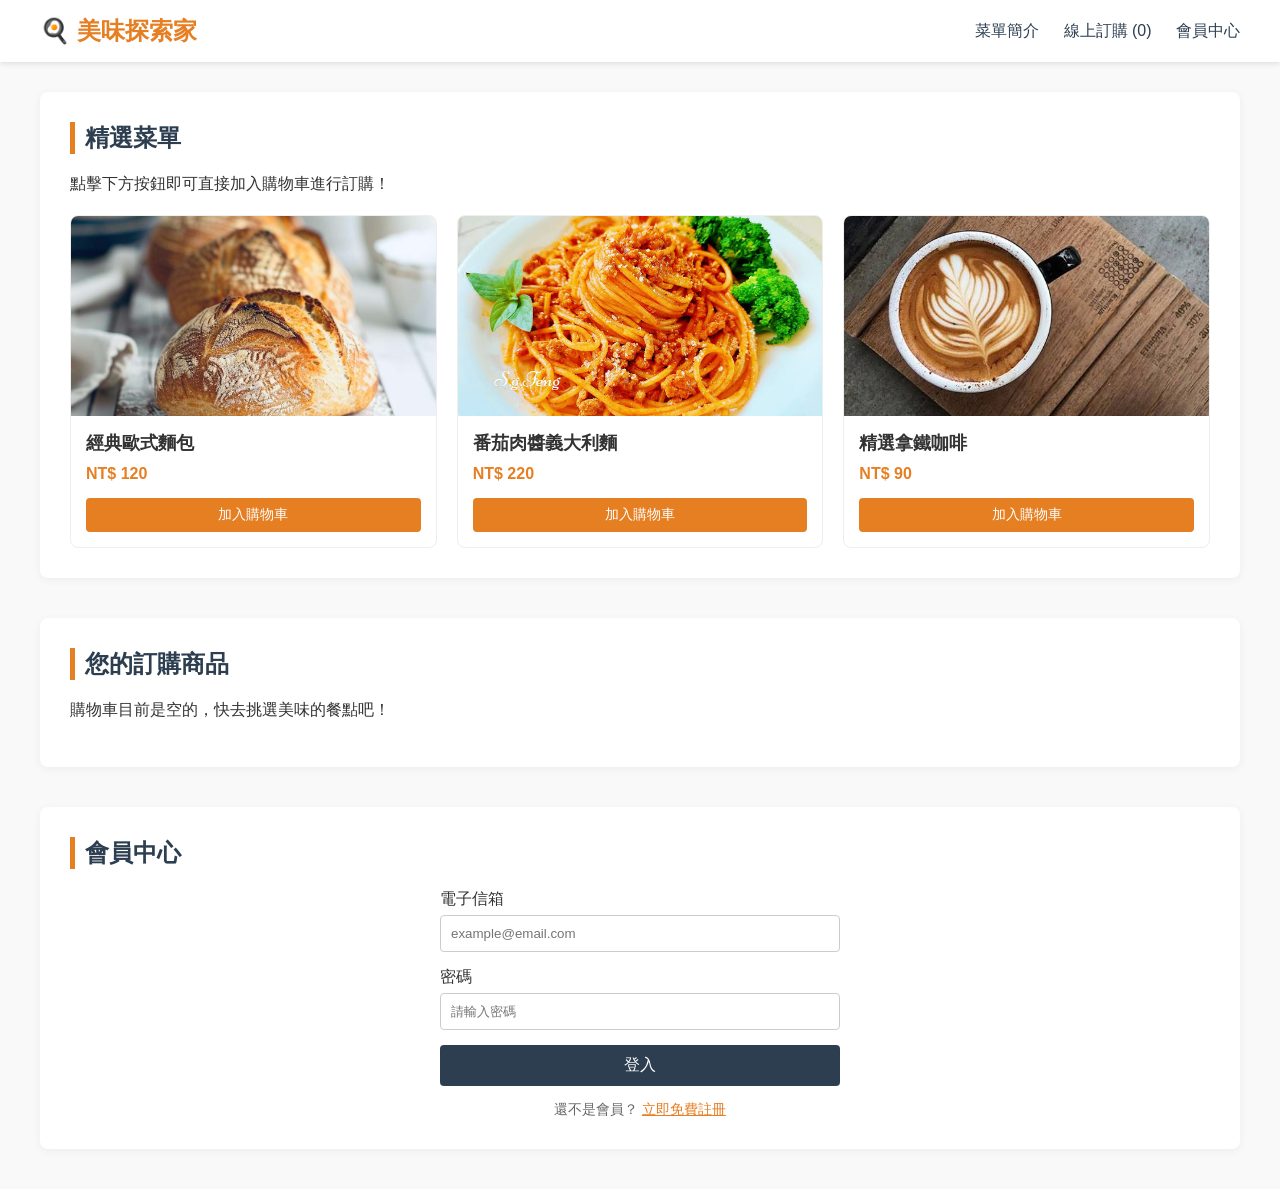
==== test.html @ 9288f57d "Add files via upload" ====
<!DOCTYPE html>
<html lang="zh-TW">
<head>
    <meta charset="UTF-8">
    <meta name="viewport" content="width=device-width, initial-scale=1.0">
    <title>美味探索家 | 線上訂購系統</title>
    <style>
        /* 全域樣式設定 */
        :root {
            --primary-color: #e67e22;
            --secondary-color: #2c3e50;
            --background-color: #f9f9f9;
        }

        body {
            font-family: 'PingFang TC', 'Microsoft JhengHei', sans-serif;
            margin: 0;
            padding: 0;
            background-color: var(--background-color);
            color: #333;
        }

        /* 導覽列 */
        header {
            background-color: white;
            box-shadow: 0 2px 5px rgba(0,0,0,0.1);
            position: sticky;
            top: 0;
            z-index: 100;
        }

        .nav-container {
            max-width: 1200px;
            margin: 0 auto;
            display: flex;
            justify-content: space-between;
            align-items: center;
            padding: 15px 20px;
        }

        .logo {
            font-size: 24px;
            font-weight: bold;
            color: var(--primary-color);
        }

        nav a {
            text-decoration: none;
            color: var(--secondary-color);
            margin-left: 20px;
            font-weight: 500;
            cursor: pointer;
        }

        nav a:hover {
            color: var(--primary-color);
        }

        /* 主體區塊內容 */
        .container {
            max-width: 1200px;
            margin: 30px auto;
            padding: 0 20px;
        }

        section {
            background-color: white;
            padding: 30px;
            border-radius: 8px;
            box-shadow: 0 2px 10px rgba(0,0,0,0.05);
            margin-bottom: 40px;
        }

        h2 {
            color: var(--secondary-color);
            border-left: 5px solid var(--primary-color);
            padding-left: 10px;
            margin-top: 0;
        }

        /* 1. 菜單簡介區塊 (Grid 佈局) */
        .menu-grid {
            display: grid;
            grid-template-columns: repeat(auto-fit, minmax(280px, 1fr));
            gap: 20px;
            margin-top: 20px;
        }

        .menu-item {
            border: 1px solid #eee;
            border-radius: 8px;
            overflow: hidden;
            transition: transform 0.2s;
            background: #fff;
        }

        .menu-item:hover {
            transform: translateY(-5px);
            box-shadow: 0 5px 15px rgba(0,0,0,0.1);
        }

        .menu-item img {
            width: 100%;
            height: 200px;
            object-fit: cover;
            display: block;
        }

        .menu-info {
            padding: 15px;
        }

        .menu-title {
            font-size: 18px;
            font-weight: bold;
            margin: 0 0 10px 0;
        }

        .menu-price {
            color: var(--primary-color);
            font-weight: bold;
            font-size: 16px;
            margin-bottom: 15px;
        }

        .btn-add {
            background-color: var(--primary-color);
            color: white;
            border: none;
            padding: 8px 15px;
            border-radius: 4px;
            cursor: pointer;
            width: 100%;
            font-size: 14px;
        }

        .btn-add:hover {
            background-color: #d35400;
        }

        /* 2. 会员登入/註冊區塊 */
        .login-box {
            max-width: 400px;
            margin: 0 auto;
        }

        .form-group {
            margin-bottom: 15px;
        }

        .form-group label {
            display: block;
            margin-bottom: 5px;
            font-weight: 500;
        }

        .form-group input {
            width: 100%;
            padding: 10px;
            border: 1px solid #ccc;
            border-radius: 4px;
            box-sizing: border-box;
        }

        .btn-submit {
            background-color: var(--secondary-color);
            color: white;
            border: none;
            padding: 10px;
            border-radius: 4px;
            cursor: pointer;
            width: 100%;
            font-size: 16px;
        }

        .btn-submit:hover {
            background-color: #34495e;
        }

        /* 切換提示文字樣式 */
        .switch-form-text {
            text-align: center;
            margin-top: 15px;
            font-size: 14px;
            color: #666;
        }

        .switch-form-text span {
            color: var(--primary-color);
            cursor: pointer;
            text-decoration: underline;
        }

        #user-status {
            text-align: center;
            font-weight: bold;
            color: #27ae60;
        }

        /* 3. 購物車與訂購區塊 */
        .cart-list {
            list-style: none;
            padding: 0;
        }

        .cart-item {
            display: flex;
            justify-content: space-between;
            align-items: center;
            padding: 10px 0;
            border-bottom: 1px solid #eee;
        }

        .cart-total {
            text-align: right;
            font-size: 18px;
            font-weight: bold;
            margin-top: 20px;
        }

        .btn-checkout {
            background-color: #27ae60;
            color: white;
            border: none;
            padding: 12px 25px;
            border-radius: 4px;
            cursor: pointer;
            float: right;
            margin-top: 15px;
            font-size: 16px;
        }

        .btn-checkout:hover {
            background-color: #219653;
        }

        .clear {
            clear: both;
        }
    </style>
</head>
<body>

    <header>
        <div class="nav-container">
            <div class="logo">🍳 美味探索家</div>
            <nav>
                <a href="#menu-section">菜單簡介</a>
                <a href="#cart-section">線上訂購 (<span id="cart-count">0</span>)</a>
                <a href="#login-section">會員中心</a>
            </nav>
        </div>
    </header>

    <div class="container">

        <section id="menu-section">
            <h2>精選菜單</h2>
            <p>點擊下方按鈕即可直接加入購物車進行訂購！</p>
            <div class="menu-grid">
                <div class="menu-item">
                    <img src="bread.jpg" alt="經典歐式麵包">
                    <div class="menu-info">
                        <div class="menu-title">經典歐式麵包</div>
                        <div class="menu-price">NT$ 120</div>
                        <button class="btn-add" onclick="addToCart('經典歐式麵包', 120)">加入購物車</button>
                    </div>
                </div>
                <div class="menu-item">
                    <img src="pasta.jpg" alt="番茄肉醬義大利麵">
                    <div class="menu-info">
                        <div class="menu-title">番茄肉醬義大利麵</div>
                        <div class="menu-price">NT$ 220</div>
                        <button class="btn-add" onclick="addToCart('番茄肉醬義大利麵', 220)">加入購物車</button>
                    </div>
                </div>
                <div class="menu-item">
                    <img src="coffee.jpg" alt="精選拿鐵咖啡">
                    <div class="menu-info">
                        <div class="menu-title">精選拿鐵咖啡</div>
                        <div class="menu-price">NT$ 90</div>
                        <button class="btn-add" onclick="addToCart('精選拿鐵咖啡', 90)">加入購物車</button>
                    </div>
                </div>
            </div>
        </section>

        <section id="cart-section">
            <h2>您的訂購商品</h2>
            <div id="empty-cart-msg">購物車目前是空的，快去挑選美味的餐點吧！</div>
            <ul class="cart-list" id="cart-items"></ul>
            <div class="cart-total" id="cart-total-box" style="display: none;">
                總計: NT$ <span id="total-amount">0</span>
                <br>
                <button class="btn-checkout" onclick="checkout()">確認送出訂單</button>
                <div class="clear"></div>
            </div>
        </section>

        <section id="login-section">
            <h2>會員中心</h2>
            
            <div class="login-box" id="login-form-box">
                <form onsubmit="handleLogin(event)">
                    <div class="form-group">
                        <label for="login-email">電子信箱</label>
                        <input type="email" id="login-email" required placeholder="example@email.com">
                    </div>
                    <div class="form-group">
                        <label for="login-password">密碼</label>
                        <input type="password" id="login-password" required placeholder="請輸入密碼">
                    </div>
                    <button type="submit" class="btn-submit">登入</button>
                </form>
                <div class="switch-form-text">
                    還不是會員？ <span onclick="toggleForm('register')">立即免費註冊</span>
                </div>
            </div>

            <div class="login-box" id="register-form-box" style="display: none;">
                <form onsubmit="handleRegister(event)">
                    <div class="form-group">
                        <label for="reg-email">電子信箱 (作為帳號)</label>
                        <input type="email" id="reg-email" required placeholder="example@email.com">
                    </div>
                    <div class="form-group">
                        <label for="reg-password">設定密碼</label>
                        <input type="password" id="reg-password" required placeholder="請輸入密碼 (至少4碼)" minlength="4">
                    </div>
                    <div class="form-group">
                        <label for="reg-confirm">確認密碼</label>
                        <input type="password" id="reg-confirm" required placeholder="請再次輸入密碼">
                    </div>
                    <button type="submit" class="btn-submit" style="background-color: var(--primary-color);">確認註冊</button>
                </form>
                <div class="switch-form-text">
                    已經有帳號了？ <span onclick="toggleForm('login')">返回登入畫面</span>
                </div>
            </div>

            <div id="user-status" style="display: none;">
                <p>歡迎回來，<span id="user-display-email"></span>！您已成功登入會員。</p>
                <button class="btn-submit" style="background-color: #c0392b; max-width: 150px; margin: 0 auto;" onclick="handleLogout()">登出</button>
            </div>
        </section>

    </div>

    <script>
        // --- 購物車功能 ---
        let cart = [];

        function addToCart(name, price) {
            const existingItem = cart.find(item => item.name === name);
            if (existingItem) {
                existingItem.quantity += 1;
            } else {
                cart.push({ name: name, price: price, quantity: 1 });
            }
            updateCartUI();
        }

        function updateCartUI() {
            const cartItemsContainer = document.getElementById('cart-items');
            const emptyMsg = document.getElementById('empty-cart-msg');
            const totalBox = document.getElementById('cart-total-box');
            const cartCount = document.getElementById('cart-count');
            const totalAmountSpan = document.getElementById('total-amount');

            cartItemsContainer.innerHTML = '';
            let totalAmount = 0;
            let totalCount = 0;

            if (cart.length === 0) {
                emptyMsg.style.display = 'block';
                totalBox.style.display = 'none';
                cartCount.innerText = '0';
                return;
            }

            emptyMsg.style.display = 'none';
            totalBox.style.display = 'block';

            cart.forEach((item, index) => {
                const itemTotal = item.price * item.quantity;
                totalAmount += itemTotal;
                totalCount += item.quantity;

                const li = document.createElement('li');
                li.className = 'cart-item';
                li.innerHTML = `
                    <div><strong>${item.name}</strong> (NT$ ${item.price}) x ${item.quantity}</div>
                    <div>NT$ ${itemTotal} <button onclick="removeFromCart(${index})" style="margin-left:10px; background:none; border:none; color:#c0392b; cursor:pointer;">❌</button></div>
                `;
                cartItemsContainer.appendChild(li);
            });

            totalAmountSpan.innerText = totalAmount;
            cartCount.innerText = totalCount;
        }

        function removeFromCart(index) {
            cart.splice(index, 1);
            updateCartUI();
        }

        function checkout() {
            alert(`訂單已送出！總金額為：NT$ ${document.getElementById('total-amount').innerText}`);
            cart = [];
            updateCartUI();
        }


        // --- 會員系統功能 (登入、註冊切換) ---
        
        // 功能 1：切換顯示「登入」或「註冊」表單
        function toggleForm(formType) {
            const loginBox = document.getElementById('login-form-box');
            const registerBox = document.getElementById('register-form-box');
            
            if (formType === 'register') {
                loginBox.style.display = 'none';
                registerBox.style.display = 'block';
            } else {
                loginBox.style.display = 'block';
                registerBox.style.display = 'none';
            }
        }

        // 功能 2：處理「註冊」邏輯
        function handleRegister(event) {
            event.preventDefault();
            
            const email = document.getElementById('reg-email').value;
            const password = document.getElementById('reg-password').value;
            const confirm = document.getElementById('reg-confirm').value;

            // 1. 檢查兩次密碼是否一致
            if (password !== confirm) {
                alert("兩次輸入的密碼不一致，請重新確認！");
                return;
            }

            // 2. 模擬檢查帳號是否已被註冊
            const existingUser = localStorage.getItem(email);
            if (existingUser) {
                alert("該電子信箱已經被註冊過囉！");
                return;
            }

            // 3. 將帳號密碼存入瀏覽器的本地儲存空間 (LocalStorage)
            localStorage.setItem(email, password);
            alert("註冊成功！自動為您跳轉至登入畫面。");
            
            // 清空註冊欄位並跳回登入
            document.getElementById('reg-email').value = '';
            document.getElementById('reg-password').value = '';
            document.getElementById('reg-confirm').value = '';
            toggleForm('login');

            // 自動幫登入頁面填入剛剛註冊的 email
            document.getElementById('login-email').value = email;
        }

        // 功能 3：處理「登入」邏輯
        function handleLogin(event) {
            event.preventDefault();
            
            const email = document.getElementById('login-email').value;
            const password = document.getElementById('login-password').value;

            // 1. 從 LocalStorage 撈取該帳號對應的密碼
            const savedPassword = localStorage.getItem(email);

            // 2. 驗證帳號密碼
            if (savedPassword && savedPassword === password) {
                // 登入成功
                document.getElementById('login-form-box').style.display = 'none';
                document.getElementById('register-form-box').style.display = 'none';
                document.getElementById('user-status').style.display = 'block';
                document.getElementById('user-display-email').innerText = email;
            } else {
                // 登入失敗
                alert("電子信箱或密碼錯誤，請再試一次！");
            }
        }

        // 功能 4：處理「登出」邏輯
        function handleLogout() {
            document.getElementById('login-form-box').style.display = 'block';
            document.getElementById('user-status').style.display = 'none';
            document.getElementById('login-email').value = '';
            document.getElementById('login-password').value = '';
        }
    </script>
</body>
</html>
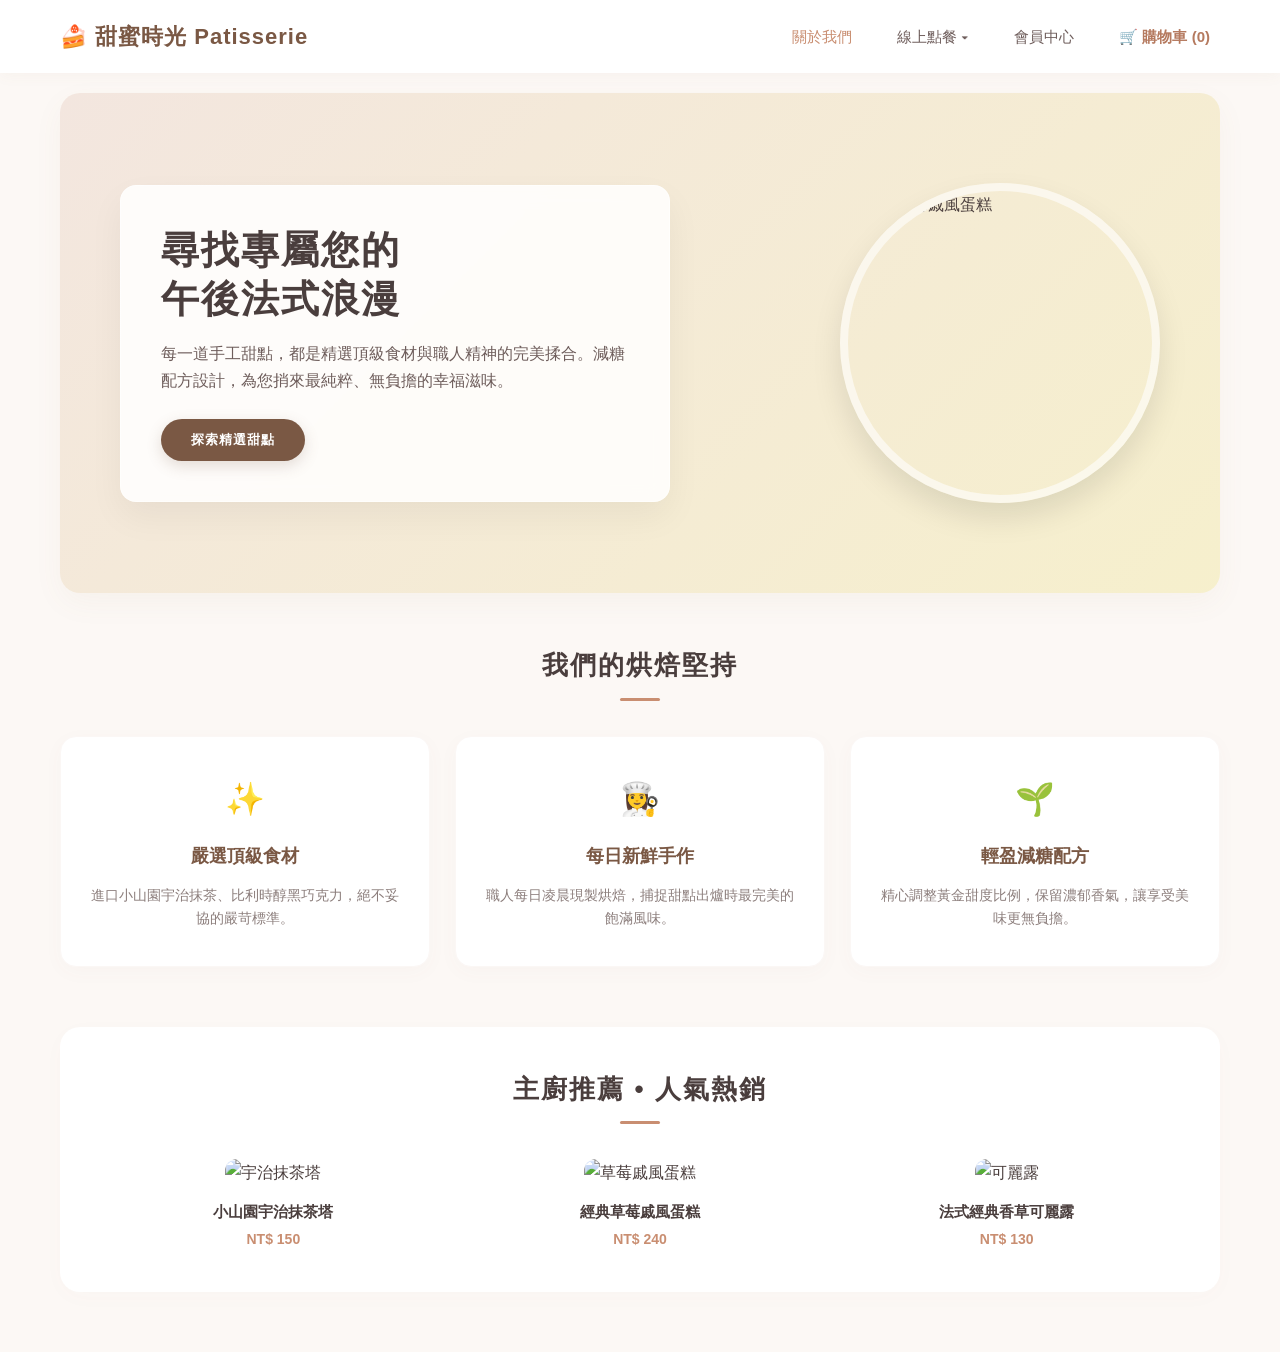
==== commit 65594004: "Update test.html" ====
--- a/test.html
+++ b/test.html
@@ -3,239 +3,536 @@
 <head>
     <meta charset="UTF-8">
     <meta name="viewport" content="width=device-width, initial-scale=1.0">
-    <title>美味探索家 | 線上訂購系統</title>
+    <title>甜蜜時光 Patisserie</title>
     <style>
-        /* 全域樣式設定 */
-        :root {
-            --primary-color: #e67e22;
-            --secondary-color: #2c3e50;
-            --background-color: #f9f9f9;
-        }
-
-        body {
-            font-family: 'PingFang TC', 'Microsoft JhengHei', sans-serif;
+        /* --- 基礎全域樣式 --- */
+        * {
+            box-sizing: border-box;
             margin: 0;
             padding: 0;
-            background-color: var(--background-color);
-            color: #333;
-        }
-
-        /* 導覽列 */
+            font-family: 'Playfair Display', 'Segoe UI', Tahoma, Geneva, Verdana, sans-serif, "微軟正黑體";
+        }
+        body {
+            background-color: #fcf8f5;
+            color: #4a3e3d;
+            line-height: 1.7;
+        }
+        .container {
+            max-width: 1200px;
+            margin: 0 auto;
+            padding: 20px;
+        }
+
+        /* --- 導覽列樣式 --- */
         header {
-            background-color: white;
-            box-shadow: 0 2px 5px rgba(0,0,0,0.1);
+            background-color: rgba(255, 255, 255, 0.95);
+            backdrop-filter: blur(10px);
+            box-shadow: 0 2px 15px rgba(142, 108, 88, 0.05);
             position: sticky;
             top: 0;
-            z-index: 100;
-        }
-
+            z-index: 1000;
+        }
         .nav-container {
-            max-width: 1200px;
-            margin: 0 auto;
             display: flex;
             justify-content: space-between;
             align-items: center;
-            padding: 15px 20px;
-        }
-
+            max-width: 1200px;
+            margin: 0 auto;
+            padding: 18px 20px;
+        }
         .logo {
-            font-size: 24px;
-            font-weight: bold;
-            color: var(--primary-color);
-        }
-
-        nav a {
+            font-size: 22px;
+            font-weight: 700;
+            color: #7a5844;
             text-decoration: none;
-            color: var(--secondary-color);
-            margin-left: 20px;
+            display: flex;
+            align-items: center;
+            gap: 8px;
+            letter-spacing: 1px;
+            cursor: pointer;
+        }
+        .nav-menu {
+            display: flex;
+            list-style: none;
+            gap: 25px;
+            align-items: center;
+        }
+        .nav-menu a {
+            text-decoration: none;
+            color: #6e5d5b;
             font-weight: 500;
+            padding: 5px 10px;
+            transition: all 0.3s ease;
             cursor: pointer;
-        }
-
-        nav a:hover {
-            color: var(--primary-color);
-        }
-
-        /* 主體區塊內容 */
-        .container {
-            max-width: 1200px;
-            margin: 30px auto;
-            padding: 0 20px;
-        }
-
-        section {
-            background-color: white;
-            padding: 30px;
+            font-size: 15px;
+        }
+        .nav-menu a:hover, .nav-menu a.active {
+            color: #c98e71;
+        }
+
+        /* --- 下拉選單樣式 --- */
+        .dropdown {
+            position: relative;
+            display: inline-block;
+        }
+        .dropdown-content {
+            display: none;
+            position: absolute;
+            background-color: #fff;
+            min-width: 150px;
+            box-shadow: 0px 8px 25px rgba(142, 108, 88, 0.1);
             border-radius: 8px;
-            box-shadow: 0 2px 10px rgba(0,0,0,0.05);
+            padding: 8px 0;
+            z-index: 1;
+            top: 100%;
+            border: 1px solid #f5eae4;
+        }
+        .dropdown-content a {
+            color: #4a3e3d;
+            padding: 10px 20px;
+            display: block;
+            text-align: left;
+            font-size: 14px;
+        }
+        .dropdown-content a:hover {
+            background-color: #fdfaf6;
+            color: #c98e71;
+        }
+        .dropdown:hover .dropdown-content {
+            display: block;
+        }
+
+        /* --- 區塊切換隱藏機制 --- */
+        .page-section {
+            display: none;
+        }
+        .page-section.active {
+            display: block;
+            animation: fadeIn 0.6s ease;
+        }
+        @keyframes fadeIn {
+            from { opacity: 0; transform: translateY(10px); }
+            to { opacity: 1; transform: translateY(0); }
+        }
+
+        /* ================= 高級質感首頁樣式 ================= */
+        /* 1. 質感大圖橫幅 */
+        .hero-section {
+            background: linear-gradient(135deg, #f3e6df 0%, #eade7a54 100%), url('images (4).jpg');
+            background-size: cover;
+            background-position: center;
+            border-radius: 20px;
+            padding: 90px 60px;
+            display: flex;
+            align-items: center;
+            justify-content: space-between;
+            margin-bottom: 50px;
+            box-shadow: 0 10px 30px rgba(142, 108, 88, 0.05);
+            position: relative;
+            overflow: hidden;
+        }
+        .hero-content {
+            max-width: 550px;
+            background: rgba(255, 255, 255, 0.85);
+            backdrop-filter: blur(10px);
+            padding: 40px;
+            border-radius: 16px;
+            border: 1px solid rgba(255, 255, 255, 0.5);
+            box-shadow: 0 15px 35px rgba(0,0,0,0.05);
+        }
+        .hero-content h1 {
+            font-size: 38px;
+            color: #4a3e3d;
+            margin-bottom: 15px;
+            font-weight: 700;
+            letter-spacing: 2px;
+            line-height: 1.3;
+        }
+        .hero-content p {
+            font-size: 16px;
+            color: #6e5d5b;
+            margin-bottom: 25px;
+        }
+        .btn-primary {
+            display: inline-block;
+            background-color: #7a5844;
+            color: white;
+            padding: 12px 30px;
+            border-radius: 30px;
+            text-decoration: none;
+            font-weight: bold;
+            letter-spacing: 1px;
+            transition: all 0.3s ease;
+            box-shadow: 0 5px 15px rgba(122, 88, 68, 0.2);
+            cursor: pointer;
+            border: none;
+        }
+        .btn-primary:hover {
+            background-color: #c98e71;
+            transform: translateY(-2px);
+            box-shadow: 0 8px 20px rgba(201, 142, 113, 0.3);
+        }
+        .hero-featured-img {
+            width: 320px;
+            height: 320px;
+            object-fit: cover;
+            border-radius: 50%;
+            border: 8px solid rgba(255, 255, 255, 0.6);
+            box-shadow: 0 15px 30px rgba(0,0,0,0.1);
+        }
+        @media (max-width: 850px) {
+            .hero-section {
+                flex-direction: column;
+                padding: 40px 20px;
+                text-align: center;
+            }
+            .hero-featured-img {
+                display: none;
+            }
+            .hero-content {
+                max-width: 100%;
+            }
+        }
+
+        /* 2. 核心特點區 */
+        .section-title {
+            text-align: center;
+            font-size: 26px;
+            color: #4a3e3d;
+            margin-bottom: 35px;
+            position: relative;
+            letter-spacing: 2px;
+        }
+        .section-title::after {
+            content: '';
+            display: block;
+            width: 40px;
+            height: 3px;
+            background-color: #c98e71;
+            margin: 10px auto 0;
+            border-radius: 2px;
+        }
+        .features-grid {
+            display: grid;
+            grid-template-columns: repeat(auto-fit, minmax(300px, 1fr));
+            gap: 25px;
+            margin-bottom: 60px;
+        }
+        .feature-card {
+            background: #fff;
+            padding: 35px 25px;
+            border-radius: 16px;
+            text-align: center;
+            box-shadow: 0 5px 20px rgba(142, 108, 88, 0.03);
+            transition: all 0.3s ease;
+            border: 1px solid #fbf7f5;
+        }
+        .feature-card:hover {
+            transform: translateY(-5px);
+            box-shadow: 0 12px 30px rgba(142, 108, 88, 0.08);
+        }
+        .feature-icon {
+            font-size: 32px;
+            margin-bottom: 15px;
+            display: inline-block;
+        }
+        .feature-card h3 {
+            font-size: 18px;
+            color: #7a5844;
+            margin-bottom: 12px;
+        }
+        .feature-card p {
+            font-size: 14px;
+            color: #8c7e7c;
+        }
+
+        /* 3. 主廚推薦特區 */
+        .chef-recommend-box {
+            background-color: #fff;
+            padding: 40px;
+            border-radius: 20px;
+            box-shadow: 0 5px 25px rgba(142, 108, 88, 0.02);
             margin-bottom: 40px;
         }
-
-        h2 {
-            color: var(--secondary-color);
-            border-left: 5px solid var(--primary-color);
-            padding-left: 10px;
-            margin-top: 0;
-        }
-
-        /* 1. 菜單簡介區塊 (Grid 佈局) */
+        .recommend-grid {
+            display: grid;
+            grid-template-columns: repeat(auto-fit, minmax(220px, 1fr));
+            gap: 20px;
+        }
+        .recommend-item {
+            text-align: center;
+            cursor: pointer;
+        }
+        .recommend-item img {
+            width: 100%;
+            height: 180px;
+            object-fit: cover;
+            border-radius: 12px;
+            margin-bottom: 12px;
+            transition: transform 0.4s ease;
+        }
+        .recommend-item:hover img {
+            transform: scale(1.03);
+        }
+        .recommend-name {
+            font-size: 15px;
+            font-weight: bold;
+            color: #4a3e3d;
+        }
+        .recommend-price {
+            font-size: 14px;
+            color: #c98e71;
+            font-weight: bold;
+            margin-top: 4px;
+        }
+
+        /* ================= 點餐頁與購物車版面配置 ================= */
+        .order-layout {
+            display: grid;
+            grid-template-columns: 2.6fr 1fr;
+            gap: 35px;
+            margin-top: 10px;
+        }
+        @media (max-width: 950px) {
+            .order-layout {
+                grid-template-columns: 1fr;
+            }
+        }
+        .menu-title {
+            font-size: 26px;
+            color: #4a3e3d;
+            margin-bottom: 5px;
+            border-left: 4px solid #c98e71;
+            padding-left: 12px;
+            letter-spacing: 1px;
+        }
+        .menu-subtitle {
+            font-size: 14px;
+            color: #8c7e7c;
+            margin-bottom: 30px;
+        }
         .menu-grid {
             display: grid;
-            grid-template-columns: repeat(auto-fit, minmax(280px, 1fr));
-            gap: 20px;
-            margin-top: 20px;
-        }
-
+            grid-template-columns: repeat(auto-fill, minmax(240px, 1fr));
+            gap: 25px;
+        }
+
+        /* 商品卡片樣式 */
         .menu-item {
-            border: 1px solid #eee;
-            border-radius: 8px;
+            background: #fff;
+            border-radius: 14px;
             overflow: hidden;
-            transition: transform 0.2s;
-            background: #fff;
-        }
-
+            box-shadow: 0 4px 15px rgba(142, 108, 88, 0.03);
+            transition: all 0.3s ease;
+            display: flex;
+            flex-direction: column;
+            border: 1px solid rgba(142, 108, 88, 0.02);
+        }
         .menu-item:hover {
-            transform: translateY(-5px);
-            box-shadow: 0 5px 15px rgba(0,0,0,0.1);
-        }
-
+            transform: translateY(-6px);
+            box-shadow: 0 10px 25px rgba(142, 108, 88, 0.08);
+        }
         .menu-item img {
             width: 100%;
             height: 200px;
             object-fit: cover;
-            display: block;
-        }
-
+            background-color: #f5eae4;
+        }
         .menu-info {
-            padding: 15px;
-        }
-
-        .menu-title {
-            font-size: 18px;
-            font-weight: bold;
-            margin: 0 0 10px 0;
-        }
-
+            padding: 18px;
+            display: flex;
+            flex-direction: column;
+            flex-grow: 1;
+        }
+        .menu-category-tag {
+            align-self: flex-start;
+            background-color: #f7ede8;
+            color: #b57a5f;
+            font-size: 11px;
+            padding: 3px 10px;
+            border-radius: 20px;
+            margin-bottom: 10px;
+            font-weight: 600;
+        }
+        .menu-item .menu-title {
+            font-size: 16px;
+            font-weight: bold;
+            color: #4a3e3d;
+            margin-bottom: 8px;
+            border: none;
+            padding-left: 0;
+        }
         .menu-price {
-            color: var(--primary-color);
-            font-weight: bold;
             font-size: 16px;
+            color: #b57a5f;
+            font-weight: 700;
             margin-bottom: 15px;
-        }
-
+            margin-top: auto;
+        }
         .btn-add {
-            background-color: var(--primary-color);
+            width: 100%;
+            background-color: #caa08c;
             color: white;
             border: none;
-            padding: 8px 15px;
-            border-radius: 4px;
+            padding: 11px;
+            border-radius: 8px;
             cursor: pointer;
-            width: 100%;
-            font-size: 14px;
-        }
-
+            font-weight: bold;
+            transition: background 0.3s;
+        }
         .btn-add:hover {
-            background-color: #d35400;
-        }
-
-        /* 2. 会员登入/註冊區塊 */
-        .login-box {
-            max-width: 400px;
-            margin: 0 auto;
-        }
-
-        .form-group {
+            background-color: #b5836c;
+        }
+
+        /* 側邊購物車樣式 */
+        .cart-box {
+            background: #fff;
+            padding: 22px;
+            border-radius: 16px;
+            box-shadow: 0 4px 20px rgba(142, 108, 88, 0.06);
+            align-self: start;
+            position: sticky;
+            top: 100px;
+            border: 1px solid rgba(142, 108, 88, 0.03);
+        }
+        .cart-box h3 {
+            font-size: 18px;
             margin-bottom: 15px;
-        }
-
-        .form-group label {
-            display: block;
-            margin-bottom: 5px;
-            font-weight: 500;
-        }
-
-        .form-group input {
-            width: 100%;
-            padding: 10px;
-            border: 1px solid #ccc;
-            border-radius: 4px;
-            box-sizing: border-box;
-        }
-
-        .btn-submit {
-            background-color: var(--secondary-color);
-            color: white;
-            border: none;
-            padding: 10px;
-            border-radius: 4px;
-            cursor: pointer;
-            width: 100%;
-            font-size: 16px;
-        }
-
-        .btn-submit:hover {
-            background-color: #34495e;
-        }
-
-        /* 切換提示文字樣式 */
-        .switch-form-text {
-            text-align: center;
-            margin-top: 15px;
-            font-size: 14px;
-            color: #666;
-        }
-
-        .switch-form-text span {
-            color: var(--primary-color);
-            cursor: pointer;
-            text-decoration: underline;
-        }
-
-        #user-status {
-            text-align: center;
-            font-weight: bold;
-            color: #27ae60;
-        }
-
-        /* 3. 購物車與訂購區塊 */
-        .cart-list {
+            padding-bottom: 12px;
+            border-bottom: 2px solid #f7ede8;
+            color: #4a3e3d;
+        }
+        .cart-items-list {
             list-style: none;
-            padding: 0;
-        }
-
+            max-height: 280px;
+            overflow-y: auto;
+            margin-bottom: 15px;
+        }
         .cart-item {
             display: flex;
             justify-content: space-between;
             align-items: center;
+            font-size: 13px;
             padding: 10px 0;
-            border-bottom: 1px solid #eee;
-        }
-
-        .cart-total {
-            text-align: right;
-            font-size: 18px;
-            font-weight: bold;
-            margin-top: 20px;
-        }
-
+            border-bottom: 1px dashed #f5eae4;
+        }
+        .empty-cart-msg {
+            color: #a39592;
+            text-align: center;
+            padding: 25px 0;
+            font-size: 14px;
+        }
+        .cart-total-box {
+            border-top: 2px solid #f7ede8;
+            padding-top: 15px;
+        }
+        .total-row {
+            display: flex;
+            justify-content: space-between;
+            font-size: 16px;
+            font-weight: bold;
+            margin-bottom: 15px;
+            color: #4a3e3d;
+        }
         .btn-checkout {
-            background-color: #27ae60;
+            width: 100%;
+            background-color: #7a5844;
             color: white;
             border: none;
-            padding: 12px 25px;
-            border-radius: 4px;
+            padding: 12px;
+            border-radius: 8px;
             cursor: pointer;
-            float: right;
-            margin-top: 15px;
-            font-size: 16px;
-        }
-
+            font-weight: bold;
+            font-size: 14px;
+            transition: background 0.3s;
+        }
         .btn-checkout:hover {
-            background-color: #219653;
-        }
-
-        .clear {
-            clear: both;
+            background-color: #c98e71;
+        }
+
+        /* --- 會員中心系統樣式 --- */
+        .auth-container {
+            max-width: 400px;
+            margin: 40px auto;
+            background: white;
+            padding: 35px;
+            border-radius: 16px;
+            box-shadow: 0 5px 25px rgba(142, 108, 88, 0.06);
+            border: 1px solid rgba(142, 108, 88, 0.02);
+        }
+        .auth-container h2 {
+            text-align: center;
+            margin-bottom: 25px;
+            color: #4a3e3d;
+            letter-spacing: 1px;
+        }
+        .form-group {
+            margin-bottom: 20px;
+        }
+        .form-group label {
+            display: block;
+            margin-bottom: 8px;
+            font-size: 14px;
+            font-weight: 500;
+            color: #6e5d5b;
+        }
+        .form-group input {
+            width: 100%;
+            padding: 11px;
+            border: 1px solid #e5dbd5;
+            border-radius: 8px;
+            font-size: 14px;
+            background-color: #fdfcfb;
+            transition: border-color 0.3s;
+        }
+        .form-group input:focus {
+            outline: none;
+            border-color: #c98e71;
+            background-color: #fff;
+        }
+        .btn-auth {
+            width: 100%;
+            padding: 12px;
+            background-color: #caa08c;
+            color: white;
+            border: none;
+            border-radius: 8px;
+            font-size: 15px;
+            font-weight: bold;
+            cursor: pointer;
+            transition: background 0.3s;
+        }
+        .btn-auth:hover {
+            background-color: #b5836c;
+        }
+        .auth-switch {
+            text-align: center;
+            margin-top: 18px;
+            font-size: 13px;
+            color: #8c7e7c;
+        }
+        .auth-switch a {
+            color: #b57a5f;
+            text-decoration: none;
+            font-weight: bold;
+        }
+        .user-welcome-box {
+            text-align: center;
+            padding: 40px 20px;
+        }
+        .btn-logout {
+            background-color: #d9534f;
+            color: white;
+            border: none;
+            padding: 9px 18px;
+            border-radius: 6px;
+            cursor: pointer;
+            margin-top: 20px;
+            font-weight: bold;
+            transition: background 0.3s;
+        }
+        .btn-logout:hover {
+            background-color: #c9302c;
         }
     </style>
 </head>
@@ -243,110 +540,228 @@
 
     <header>
         <div class="nav-container">
-            <div class="logo">🍳 美味探索家</div>
-            <nav>
-                <a href="#menu-section">菜單簡介</a>
-                <a href="#cart-section">線上訂購 (<span id="cart-count">0</span>)</a>
-                <a href="#login-section">會員中心</a>
-            </nav>
+            <a onclick="showPage('home-section')" class="logo">🍰 甜蜜時光 Patisserie</a>
+            <ul class="nav-menu">
+                <li><a id="nav-home" onclick="showPage('home-section')" class="active">關於我們</a></li>
+                <li class="dropdown">
+                    <a id="nav-order" onclick="showPage('order-section')">線上點餐 ▾</a>
+                    <div class="dropdown-content">
+                        <a onclick="showPage('order-section'); filterCategory('全部甜點')">全部甜點</a>
+                        <a onclick="showPage('order-section'); filterCategory('法式塔類')">法式塔類</a>
+                        <a onclick="showPage('order-section'); filterCategory('招牌蛋糕')">招牌蛋糕</a>
+                        <a onclick="showPage('order-section'); filterCategory('常溫點心')">常溫點心</a>
+                    </div>
+                </li>
+                <li><a id="nav-login" onclick="showPage('login-section')">會員中心</a></li>
+                <li><a onclick="showPage('order-section')" style="color: #b57a5f; font-weight: bold;">🛒 購物車 (<span id="cart-count">0</span>)</a></li>
+            </ul>
         </div>
     </header>
 
     <div class="container">
-
-        <section id="menu-section">
-            <h2>精選菜單</h2>
-            <p>點擊下方按鈕即可直接加入購物車進行訂購！</p>
-            <div class="menu-grid">
-                <div class="menu-item">
-                    <img src="bread.jpg" alt="經典歐式麵包">
-                    <div class="menu-info">
-                        <div class="menu-title">經典歐式麵包</div>
-                        <div class="menu-price">NT$ 120</div>
-                        <button class="btn-add" onclick="addToCart('經典歐式麵包', 120)">加入購物車</button>
-                    </div>
+        
+        <section id="home-section" class="page-section active">
+            <div class="hero-section">
+                <div class="hero-content">
+                    <h1>尋找專屬您的<br>午後法式浪漫</h1>
+                    <p>每一道手工甜點，都是精選頂級食材與職人精神的完美揉合。減糖配方設計，為您捎來最純粹、無負擔的幸福滋味。</p>
+                    <button class="btn-primary" onclick="showPage('order-section'); filterCategory('全部甜點')">探索精選甜點</button>
                 </div>
-                <div class="menu-item">
-                    <img src="pasta.jpg" alt="番茄肉醬義大利麵">
-                    <div class="menu-info">
-                        <div class="menu-title">番茄肉醬義大利麵</div>
-                        <div class="menu-price">NT$ 220</div>
-                        <button class="btn-add" onclick="addToCart('番茄肉醬義大利麵', 220)">加入購物車</button>
-                    </div>
+                <img src="images (4).jpg" class="hero-featured-img" alt="主打草莓戚風蛋糕">
+            </div>
+
+            <h2 class="section-title">我們的烘焙堅持</h2>
+            <div class="features-grid">
+                <div class="feature-card">
+                    <span class="feature-icon">✨</span>
+                    <h3>嚴選頂級食材</h3>
+                    <p>進口小山園宇治抹茶、比利時醇黑巧克力，絕不妥協的嚴苛標準。</p>
                 </div>
-                <div class="menu-item">
-                    <img src="coffee.jpg" alt="精選拿鐵咖啡">
-                    <div class="menu-info">
-                        <div class="menu-title">精選拿鐵咖啡</div>
-                        <div class="menu-price">NT$ 90</div>
-                        <button class="btn-add" onclick="addToCart('精選拿鐵咖啡', 90)">加入購物車</button>
+                <div class="feature-card">
+                    <span class="feature-icon">👩‍🍳</span>
+                    <h3>每日新鮮手作</h3>
+                    <p>職人每日凌晨現製烘焙，捕捉甜點出爐時最完美的飽滿風味。</p>
+                </div>
+                <div class="feature-card">
+                    <span class="feature-icon">🌱</span>
+                    <h3>輕盈減糖配方</h3>
+                    <p>精心調整黃金甜度比例，保留濃郁香氣，讓享受美味更無負擔。</p>
+                </div>
+            </div>
+
+            <div class="chef-recommend-box">
+                <h2 class="section-title">主廚推薦 • 人氣熱銷</h2>
+                <div class="recommend-grid">
+                    <div class="recommend-item" onclick="showPage('order-section'); filterCategory('法式塔類')">
+                        <img src="images (3).jpg" alt="宇治抹茶塔">
+                        <div class="recommend-name">小山園宇治抹茶塔</div>
+                        <div class="recommend-price">NT$ 150</div>
+                    </div>
+                    <div class="recommend-item" onclick="showPage('order-section'); filterCategory('招牌蛋糕')">
+                        <img src="images (4).jpg" alt="草莓戚風蛋糕">
+                        <div class="recommend-name">經典草莓戚風蛋糕</div>
+                        <div class="recommend-price">NT$ 240</div>
+                    </div>
+                    <div class="recommend-item" onclick="showPage('order-section'); filterCategory('常溫點心')">
+                        <img src="images (8).jpg" alt="可麗露">
+                        <div class="recommend-name">法式經典香草可麗露</div>
+                        <div class="recommend-price">NT$ 130</div>
                     </div>
                 </div>
             </div>
         </section>
 
-        <section id="cart-section">
-            <h2>您的訂購商品</h2>
-            <div id="empty-cart-msg">購物車目前是空的，快去挑選美味的餐點吧！</div>
-            <ul class="cart-list" id="cart-items"></ul>
-            <div class="cart-total" id="cart-total-box" style="display: none;">
-                總計: NT$ <span id="total-amount">0</span>
-                <br>
-                <button class="btn-checkout" onclick="checkout()">確認送出訂單</button>
-                <div class="clear"></div>
+        <section id="order-section" class="page-section">
+            <div class="order-layout">
+                
+                <div class="menu-products-column">
+                    <h2 class="menu-title" id="menu-title-text">精選甜點菜單</h2>
+                    <p class="menu-subtitle">點擊下方按鈕即可直接加入購物車！</p>
+                    
+                    <div class="menu-grid" id="menu-grid-box"></div>
+                </div>
+
+                <div class="cart-box">
+                    <h3>🛒 我的購物車</h3>
+                    <div class="empty-cart-msg" id="empty-cart-msg">購物車目前是空的。</div>
+                    
+                    <ul class="cart-items-list" id="cart-items"></ul>
+                    
+                    <div class="cart-total-box" id="cart-total-box" style="display: none;">
+                        <div class="total-row">
+                            <span>總金額：</span>
+                            <span>NT$ <span id="total-amount">0</span></span>
+                        </div>
+                        <button class="btn-checkout" onclick="checkout()">確認送出訂單</button>
+                    </div>
+                </div>
+
             </div>
         </section>
 
-        <section id="login-section">
-            <h2>會員中心</h2>
+        <section id="login-section" class="page-section">
             
-            <div class="login-box" id="login-form-box">
+            <div class="auth-container" id="login-form-box">
+                <h2>會員登入</h2>
                 <form onsubmit="handleLogin(event)">
                     <div class="form-group">
-                        <label for="login-email">電子信箱</label>
-                        <input type="email" id="login-email" required placeholder="example@email.com">
+                        <label for="login-email">電子信箱 (Email)</label>
+                        <input type="email" id="login-email" required placeholder="example@mail.com">
                     </div>
                     <div class="form-group">
                         <label for="login-password">密碼</label>
                         <input type="password" id="login-password" required placeholder="請輸入密碼">
                     </div>
-                    <button type="submit" class="btn-submit">登入</button>
+                    <button type="submit" class="btn-auth">登入</button>
                 </form>
-                <div class="switch-form-text">
-                    還不是會員？ <span onclick="toggleForm('register')">立即免費註冊</span>
+                <div class="auth-switch">
+                    還沒有帳號嗎？ <a href="#" onclick="toggleForm('register')">立即註冊</a>
                 </div>
             </div>
 
-            <div class="login-box" id="register-form-box" style="display: none;">
+            <div class="auth-container" id="register-form-box" style="display: none;">
+                <h2>加入會員</h2>
                 <form onsubmit="handleRegister(event)">
                     <div class="form-group">
-                        <label for="reg-email">電子信箱 (作為帳號)</label>
-                        <input type="email" id="reg-email" required placeholder="example@email.com">
+                        <label for="reg-email">電子信箱 (Email)</label>
+                        <input type="email" id="reg-email" required placeholder="example@mail.com">
                     </div>
                     <div class="form-group">
                         <label for="reg-password">設定密碼</label>
-                        <input type="password" id="reg-password" required placeholder="請輸入密碼 (至少4碼)" minlength="4">
+                        <input type="password" id="reg-password" required placeholder="請輸入密碼">
                     </div>
                     <div class="form-group">
                         <label for="reg-confirm">確認密碼</label>
                         <input type="password" id="reg-confirm" required placeholder="請再次輸入密碼">
                     </div>
-                    <button type="submit" class="btn-submit" style="background-color: var(--primary-color);">確認註冊</button>
+                    <button type="submit" class="btn-auth">確認註冊</button>
                 </form>
-                <div class="switch-form-text">
-                    已經有帳號了？ <span onclick="toggleForm('login')">返回登入畫面</span>
+                <div class="auth-switch">
+                    已經有帳號了？ <a href="#" onclick="toggleForm('login')">返回登入</a>
                 </div>
             </div>
 
-            <div id="user-status" style="display: none;">
-                <p>歡迎回來，<span id="user-display-email"></span>！您已成功登入會員。</p>
-                <button class="btn-submit" style="background-color: #c0392b; max-width: 150px; margin: 0 auto;" onclick="handleLogout()">登出</button>
+            <div class="auth-container user-welcome-box" id="user-status" style="display: none;">
+                <h2>🎉 歡迎回來！</h2>
+                <p style="margin: 15px 0; font-size: 15px;">尊貴的會員：<span id="user-display-email" style="font-weight: bold; color: #a87c66;"></span></p>
+                <p>您現在可以享有會員專屬的點餐與集點優惠囉！</p>
+                <button class="btn-logout" onclick="handleLogout()">登出帳號</button>
             </div>
+
         </section>
 
     </div>
 
     <script>
+        // --- 甜點菜單資料庫 ---
+        const products = [
+            { id: 1, name: "法式盛夏芒果塔", price: 160, category: "法式塔類", img: "images (2).jpg" },
+            { id: 2, name: "小山園宇治抹茶塔", price: 150, category: "法式塔類", img: "images (3).jpg" },
+            { id: 3, name: "炙燒焦糖檸檬塔", price: 140, category: "法式塔類", img: "800x.jpg" },
+            
+            { id: 4, name: "經典草莓戚風蛋糕", price: 240, category: "招牌蛋糕", img: "images (4).jpg" },
+            { id: 5, name: "比利時濃郁榛果黑巧蛋糕", price: 220, category: "招牌蛋糕", img: "images (5).jpg" },
+            { id: 6, name: "海鹽焦糖巴斯克乳酪蛋糕", price: 180, category: "招牌蛋糕", img: "images (6).jpg" },
+            
+            { id: 7, name: "靜岡抹茶瑪德蓮 (3入)", price: 110, category: "常溫點心", img: "images (7).jpg" },
+            { id: 8, name: "法式經典香草可麗露 (2入)", price: 130, category: "常溫點心", img: "images (8).jpg" }
+        ];
+
+        // --- 核心：獨立分頁切換顯示 ---
+        function showPage(pageId) {
+            const sections = document.querySelectorAll('.page-section');
+            sections.forEach(sec => sec.classList.remove('active'));
+
+            document.getElementById(pageId).classList.add('active');
+
+            document.getElementById('nav-home').classList.remove('active');
+            document.getElementById('nav-order').classList.remove('active');
+            document.getElementById('nav-login').classList.remove('active');
+
+            if (pageId === 'home-section') document.getElementById('nav-home').classList.add('active');
+            if (pageId === 'order-section') document.getElementById('nav-order').classList.add('active');
+            if (pageId === 'login-section') document.getElementById('nav-login').classList.add('active');
+
+            window.scrollTo({top: 0, behavior: 'smooth'});
+        }
+
+        // --- 下拉式選單篩選與動態生成 ---
+        function filterCategory(category) {
+            const titleElement = document.getElementById('menu-title-text');
+            const menuGridBox = document.getElementById('menu-grid-box');
+            
+            if (category === '全部甜點') {
+                titleElement.innerText = "精選甜點菜單";
+            } else {
+                titleElement.innerText = `精選甜點 - ${category}`;
+            }
+
+            const filteredProducts = category === '全部甜點' 
+                ? products 
+                : products.filter(item => item.category === category);
+
+            menuGridBox.innerHTML = '';
+            filteredProducts.forEach(item => {
+                const itemHTML = `
+                    <div class="menu-item">
+                        <img src="${item.img}" alt="${item.name}">
+                        <div class="menu-info">
+                            <span class="menu-category-tag">${item.category}</span>
+                            <div class="menu-title">${item.name}</div>
+                            <div class="menu-price">NT$ ${item.price}</div>
+                            <button class="btn-add" onclick="addToCart('${item.name}', ${item.price})">加入購物車</button>
+                        </div>
+                    </div>
+                `;
+                menuGridBox.innerHTML += itemHTML;
+            });
+        }
+
+        // 網頁初次載入
+        window.onload = function() {
+            filterCategory('全部甜點');
+        };
+
         // --- 購物車功能 ---
         let cart = [];
 
@@ -389,8 +804,8 @@
                 const li = document.createElement('li');
                 li.className = 'cart-item';
                 li.innerHTML = `
-                    <div><strong>${item.name}</strong> (NT$ ${item.price}) x ${item.quantity}</div>
-                    <div>NT$ ${itemTotal} <button onclick="removeFromCart(${index})" style="margin-left:10px; background:none; border:none; color:#c0392b; cursor:pointer;">❌</button></div>
+                    <div><strong>${item.name}</strong><br>(NT$ ${item.price}) x ${item.quantity}</div>
+                    <div>NT$ ${itemTotal} <button onclick="removeFromCart(${index})" style="margin-left:5px; background:none; border:none; color:#c0392b; cursor:pointer;">❌</button></div>
                 `;
                 cartItemsContainer.appendChild(li);
             });
@@ -405,19 +820,15 @@
         }
 
         function checkout() {
-            alert(`訂單已送出！總金額為：NT$ ${document.getElementById('total-amount').innerText}`);
+            alert(`訂單已送出！總金額為：NT$ ${document.getElementById('total-amount').innerText}\n感謝您的支持！`);
             cart = [];
             updateCartUI();
         }
 
-
-        // --- 會員系統功能 (登入、註冊切換) ---
-        
-        // 功能 1：切換顯示「登入」或「註冊」表單
+        // --- 會員系統功能 ---
         function toggleForm(formType) {
             const loginBox = document.getElementById('login-form-box');
             const registerBox = document.getElementById('register-form-box');
-            
             if (formType === 'register') {
                 loginBox.style.display = 'none';
                 registerBox.style.display = 'block';
@@ -427,65 +838,45 @@
             }
         }
 
-        // 功能 2：處理「註冊」邏輯
         function handleRegister(event) {
             event.preventDefault();
-            
             const email = document.getElementById('reg-email').value;
             const password = document.getElementById('reg-password').value;
             const confirm = document.getElementById('reg-confirm').value;
 
-            // 1. 檢查兩次密碼是否一致
             if (password !== confirm) {
                 alert("兩次輸入的密碼不一致，請重新確認！");
                 return;
             }
 
-            // 2. 模擬檢查帳號是否已被註冊
             const existingUser = localStorage.getItem(email);
             if (existingUser) {
                 alert("該電子信箱已經被註冊過囉！");
                 return;
             }
 
-            // 3. 將帳號密碼存入瀏覽器的本地儲存空間 (LocalStorage)
             localStorage.setItem(email, password);
             alert("註冊成功！自動為您跳轉至登入畫面。");
-            
-            // 清空註冊欄位並跳回登入
-            document.getElementById('reg-email').value = '';
-            document.getElementById('reg-password').value = '';
-            document.getElementById('reg-confirm').value = '';
             toggleForm('login');
-
-            // 自動幫登入頁面填入剛剛註冊的 email
             document.getElementById('login-email').value = email;
         }
 
-        // 功能 3：處理「登入」邏輯
         function handleLogin(event) {
             event.preventDefault();
-            
             const email = document.getElementById('login-email').value;
             const password = document.getElementById('login-password').value;
-
-            // 1. 從 LocalStorage 撈取該帳號對應的密碼
             const savedPassword = localStorage.getItem(email);
 
-            // 2. 驗證帳號密碼
             if (savedPassword && savedPassword === password) {
-                // 登入成功
                 document.getElementById('login-form-box').style.display = 'none';
                 document.getElementById('register-form-box').style.display = 'none';
                 document.getElementById('user-status').style.display = 'block';
                 document.getElementById('user-display-email').innerText = email;
             } else {
-                // 登入失敗
                 alert("電子信箱或密碼錯誤，請再試一次！");
             }
         }
 
-        // 功能 4：處理「登出」邏輯
         function handleLogout() {
             document.getElementById('login-form-box').style.display = 'block';
             document.getElementById('user-status').style.display = 'none';
@@ -494,4 +885,4 @@
         }
     </script>
 </body>
-</html>+</html>
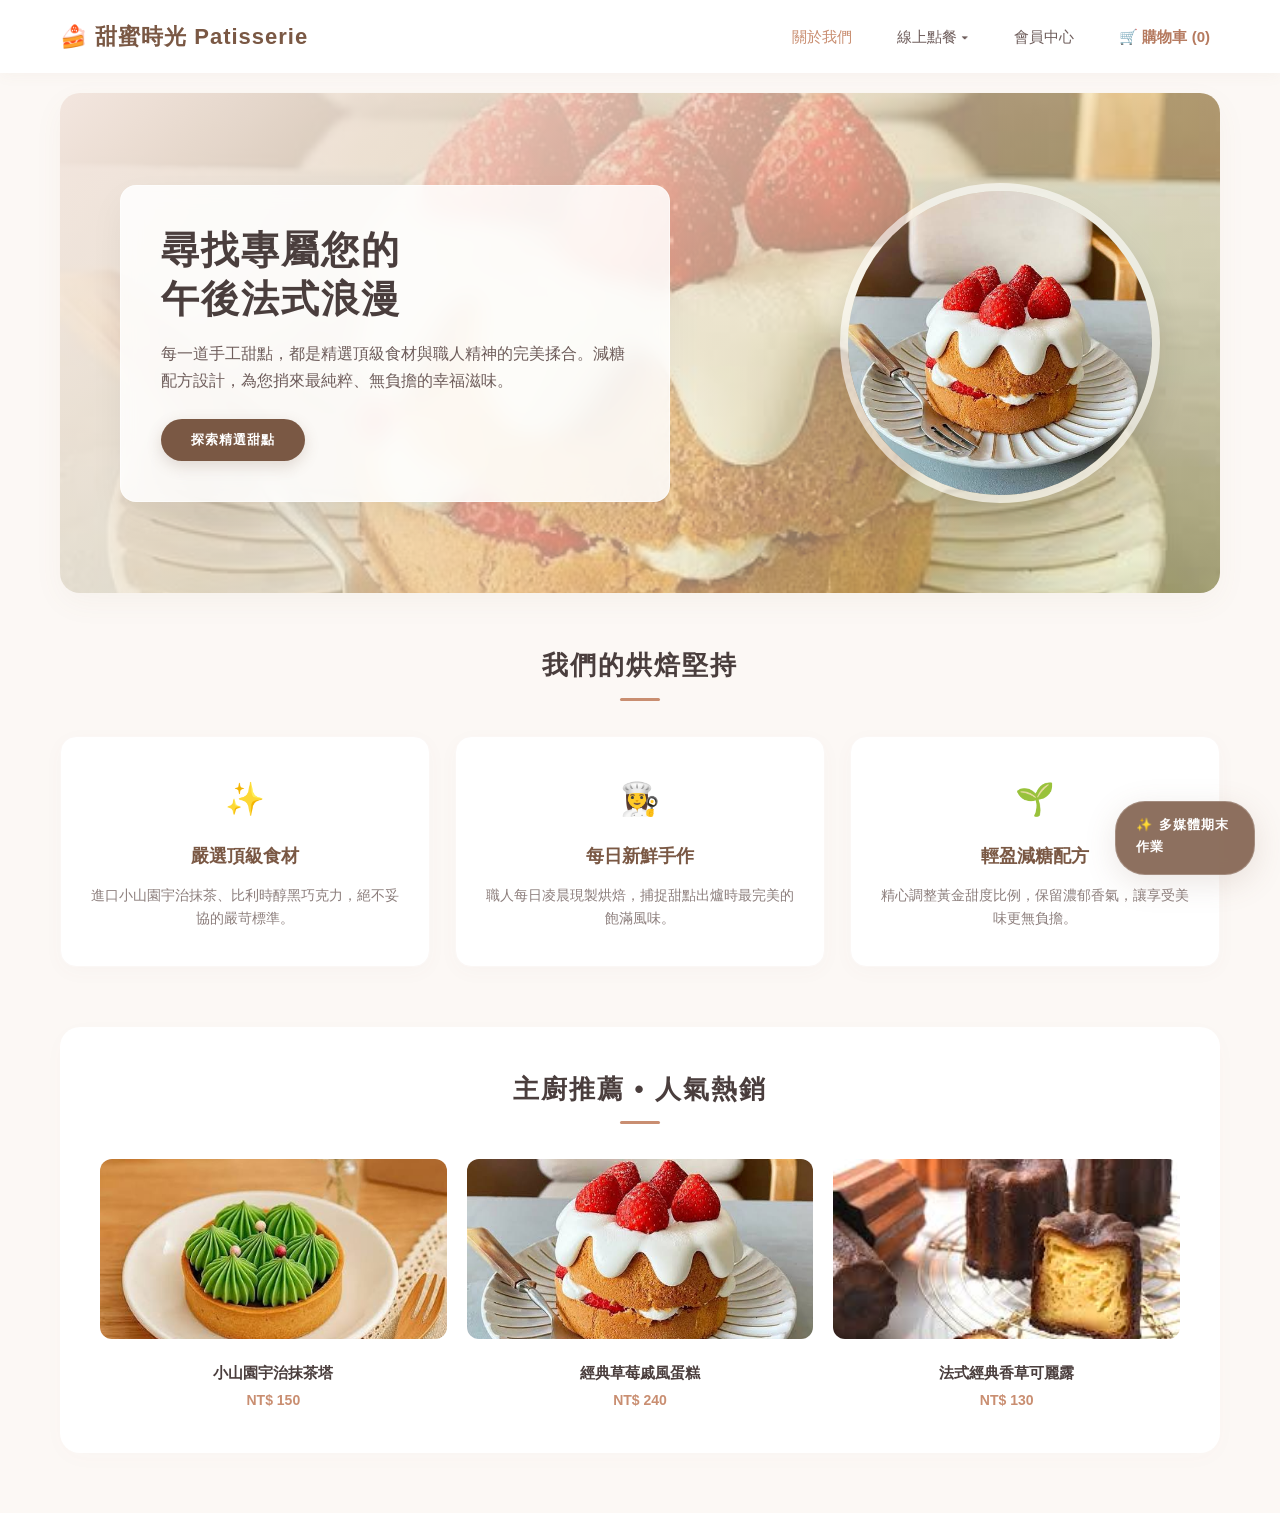
==== commit ef154759: "Update test.html" ====
--- a/test.html
+++ b/test.html
@@ -16,11 +16,80 @@
             background-color: #fcf8f5;
             color: #4a3e3d;
             line-height: 1.7;
+            position: relative;
         }
         .container {
             max-width: 1200px;
             margin: 0 auto;
             padding: 20px;
+        }
+
+        /* ✨ 超質感多媒體期末專題 互動式浮動標籤樣式 ✨ */
+        .project-badge {
+            position: fixed;
+            bottom: 25px;
+            right: 25px;
+            background-color: rgba(122, 88, 68, 0.85);
+            backdrop-filter: blur(10px);
+            -webkit-backdrop-filter: blur(10px);
+            color: #ffffff;
+            padding: 12px 20px;
+            border-radius: 30px;
+            font-size: 13px;
+            font-weight: 600;
+            letter-spacing: 1px;
+            box-shadow: 0 8px 32px 0 rgba(122, 88, 68, 0.15);
+            z-index: 9999;
+            border: 1px solid rgba(255, 255, 255, 0.2);
+            transition: all 0.4s cubic-bezier(0.4, 0, 0.2, 1);
+            cursor: pointer;
+            display: flex;
+            flex-direction: column;
+            align-items: flex-start;
+            gap: 4px;
+            max-width: 140px;
+            overflow: hidden;
+        }
+
+        /* 內部的成員清單平時隱藏且收合 */
+        .project-badge .members-list {
+            max-height: 0;
+            opacity: 0;
+            font-size: 12px;
+            color: rgba(255, 255, 255, 0.9);
+            font-weight: 400;
+            transition: all 0.4s cubic-bezier(0.4, 0, 0.2, 1);
+            white-space: nowrap; /* 確保絕對不會換行 */
+            margin-top: 0;
+        }
+
+        /* 當滑鼠移上去時，優雅向左展開變大，顯現單行組員 */
+        .project-badge:hover {
+            max-width: 550px; /* 加大寬度以容納完整單行名字 */
+            border-radius: 16px;
+            background-color: rgba(122, 88, 68, 0.95);
+            box-shadow: 0 12px 40px 0 rgba(122, 88, 68, 0.3);
+            transform: translateY(-2px);
+        }
+
+        .project-badge:hover .members-list {
+            max-height: 50px;
+            opacity: 1;
+            margin-top: 6px;
+        }
+
+        /* 小星星呼吸燈特效 */
+        .badge-title::before {
+            content: '✨';
+            margin-right: 6px;
+            display: inline-block;
+            animation: starPulse 2s infinite ease-in-out;
+        }
+
+        @keyframes starPulse {
+            0% { transform: scale(1); opacity: 0.8; }
+            50% { transform: scale(1.2); opacity: 1; filter: drop-shadow(0 0 4px #fff); }
+            100% { transform: scale(1); opacity: 0.8; }
         }
 
         /* --- 導覽列樣式 --- */
@@ -116,9 +185,8 @@
         }
 
         /* ================= 高級質感首頁樣式 ================= */
-        /* 1. 質感大圖橫幅 */
         .hero-section {
-            background: linear-gradient(135deg, #f3e6df 0%, #eade7a54 100%), url('images (4).jpg');
+            background: linear-gradient(135deg, #f3e6df 0%, rgba(234, 222, 122, 0.33) 100%), url('images (4).jpg');
             background-size: cover;
             background-position: center;
             border-radius: 20px;
@@ -181,20 +249,11 @@
             box-shadow: 0 15px 30px rgba(0,0,0,0.1);
         }
         @media (max-width: 850px) {
-            .hero-section {
-                flex-direction: column;
-                padding: 40px 20px;
-                text-align: center;
-            }
-            .hero-featured-img {
-                display: none;
-            }
-            .hero-content {
-                max-width: 100%;
-            }
-        }
-
-        /* 2. 核心特點區 */
+            .hero-section { flex-direction: column; padding: 40px 20px; text-align: center; }
+            .hero-featured-img { display: none; }
+            .hero-content { max-width: 100%; }
+        }
+
         .section-title {
             text-align: center;
             font-size: 26px;
@@ -231,22 +290,10 @@
             transform: translateY(-5px);
             box-shadow: 0 12px 30px rgba(142, 108, 88, 0.08);
         }
-        .feature-icon {
-            font-size: 32px;
-            margin-bottom: 15px;
-            display: inline-block;
-        }
-        .feature-card h3 {
-            font-size: 18px;
-            color: #7a5844;
-            margin-bottom: 12px;
-        }
-        .feature-card p {
-            font-size: 14px;
-            color: #8c7e7c;
-        }
-
-        /* 3. 主廚推薦特區 */
+        .feature-icon { font-size: 32px; margin-bottom: 15px; display: inline-block; }
+        .feature-card h3 { font-size: 18px; color: #7a5844; margin-bottom: 12px; }
+        .feature-card p { font-size: 14px; color: #8c7e7c; }
+
         .chef-recommend-box {
             background-color: #fff;
             padding: 40px;
@@ -259,10 +306,7 @@
             grid-template-columns: repeat(auto-fit, minmax(220px, 1fr));
             gap: 20px;
         }
-        .recommend-item {
-            text-align: center;
-            cursor: pointer;
-        }
+        .recommend-item { text-align: center; cursor: pointer; }
         .recommend-item img {
             width: 100%;
             height: 180px;
@@ -271,20 +315,9 @@
             margin-bottom: 12px;
             transition: transform 0.4s ease;
         }
-        .recommend-item:hover img {
-            transform: scale(1.03);
-        }
-        .recommend-name {
-            font-size: 15px;
-            font-weight: bold;
-            color: #4a3e3d;
-        }
-        .recommend-price {
-            font-size: 14px;
-            color: #c98e71;
-            font-weight: bold;
-            margin-top: 4px;
-        }
+        .recommend-item:hover img { transform: scale(1.03); }
+        .recommend-name { font-size: 15px; font-weight: bold; color: #4a3e3d; }
+        .recommend-price { font-size: 14px; color: #c98e71; font-weight: bold; margin-top: 4px; }
 
         /* ================= 點餐頁與購物車版面配置 ================= */
         .order-layout {
@@ -294,9 +327,7 @@
             margin-top: 10px;
         }
         @media (max-width: 950px) {
-            .order-layout {
-                grid-template-columns: 1fr;
-            }
+            .order-layout { grid-template-columns: 1fr; }
         }
         .menu-title {
             font-size: 26px;
@@ -306,18 +337,13 @@
             padding-left: 12px;
             letter-spacing: 1px;
         }
-        .menu-subtitle {
-            font-size: 14px;
-            color: #8c7e7c;
-            margin-bottom: 30px;
-        }
+        .menu-subtitle { font-size: 14px; color: #8c7e7c; margin-bottom: 30px; }
         .menu-grid {
             display: grid;
             grid-template-columns: repeat(auto-fill, minmax(240px, 1fr));
             gap: 25px;
         }
 
-        /* 商品卡片樣式 */
         .menu-item {
             background: #fff;
             border-radius: 14px;
@@ -328,22 +354,9 @@
             flex-direction: column;
             border: 1px solid rgba(142, 108, 88, 0.02);
         }
-        .menu-item:hover {
-            transform: translateY(-6px);
-            box-shadow: 0 10px 25px rgba(142, 108, 88, 0.08);
-        }
-        .menu-item img {
-            width: 100%;
-            height: 200px;
-            object-fit: cover;
-            background-color: #f5eae4;
-        }
-        .menu-info {
-            padding: 18px;
-            display: flex;
-            flex-direction: column;
-            flex-grow: 1;
-        }
+        .menu-item:hover { transform: translateY(-6px); box-shadow: 0 10px 25px rgba(142, 108, 88, 0.08); }
+        .menu-item img { width: 100%; height: 200px; object-fit: cover; background-color: #f5eae4; }
+        .menu-info { padding: 18px; display: flex; flex-direction: column; flex-grow: 1; }
         .menu-category-tag {
             align-self: flex-start;
             background-color: #f7ede8;
@@ -354,21 +367,8 @@
             margin-bottom: 10px;
             font-weight: 600;
         }
-        .menu-item .menu-title {
-            font-size: 16px;
-            font-weight: bold;
-            color: #4a3e3d;
-            margin-bottom: 8px;
-            border: none;
-            padding-left: 0;
-        }
-        .menu-price {
-            font-size: 16px;
-            color: #b57a5f;
-            font-weight: 700;
-            margin-bottom: 15px;
-            margin-top: auto;
-        }
+        .menu-item .menu-title { font-size: 16px; font-weight: bold; color: #4a3e3d; margin-bottom: 8px; border: none; padding-left: 0; }
+        .menu-price { font-size: 16px; color: #b57a5f; font-weight: 700; margin-bottom: 15px; margin-top: auto; }
         .btn-add {
             width: 100%;
             background-color: #caa08c;
@@ -380,9 +380,7 @@
             font-weight: bold;
             transition: background 0.3s;
         }
-        .btn-add:hover {
-            background-color: #b5836c;
-        }
+        .btn-add:hover { background-color: #b5836c; }
 
         /* 側邊購物車樣式 */
         .cart-box {
@@ -395,45 +393,12 @@
             top: 100px;
             border: 1px solid rgba(142, 108, 88, 0.03);
         }
-        .cart-box h3 {
-            font-size: 18px;
-            margin-bottom: 15px;
-            padding-bottom: 12px;
-            border-bottom: 2px solid #f7ede8;
-            color: #4a3e3d;
-        }
-        .cart-items-list {
-            list-style: none;
-            max-height: 280px;
-            overflow-y: auto;
-            margin-bottom: 15px;
-        }
-        .cart-item {
-            display: flex;
-            justify-content: space-between;
-            align-items: center;
-            font-size: 13px;
-            padding: 10px 0;
-            border-bottom: 1px dashed #f5eae4;
-        }
-        .empty-cart-msg {
-            color: #a39592;
-            text-align: center;
-            padding: 25px 0;
-            font-size: 14px;
-        }
-        .cart-total-box {
-            border-top: 2px solid #f7ede8;
-            padding-top: 15px;
-        }
-        .total-row {
-            display: flex;
-            justify-content: space-between;
-            font-size: 16px;
-            font-weight: bold;
-            margin-bottom: 15px;
-            color: #4a3e3d;
-        }
+        .cart-box h3 { font-size: 18px; margin-bottom: 15px; padding-bottom: 12px; border-bottom: 2px solid #f7ede8; color: #4a3e3d; }
+        .cart-items-list { list-style: none; max-height: 280px; overflow-y: auto; margin-bottom: 15px; }
+        .cart-item { display: flex; justify-content: space-between; align-items: center; font-size: 13px; padding: 10px 0; border-bottom: 1px dashed #f5eae4; }
+        .empty-cart-msg { color: #a39592; text-align: center; padding: 25px 0; font-size: 14px; }
+        .cart-total-box { border-top: 2px solid #f7ede8; padding-top: 15px; }
+        .total-row { display: flex; justify-content: space-between; font-size: 16px; font-weight: bold; margin-bottom: 15px; color: #4a3e3d; }
         .btn-checkout {
             width: 100%;
             background-color: #7a5844;
@@ -446,97 +411,72 @@
             font-size: 14px;
             transition: background 0.3s;
         }
-        .btn-checkout:hover {
-            background-color: #c98e71;
-        }
-
-        /* --- 會員中心系統樣式 --- */
+        .btn-checkout:hover { background-color: #c98e71; }
+
+        /* ================= 會員中心與歷史訂單樣式 ================= */
         .auth-container {
             max-width: 400px;
-            margin: 40px auto;
+            margin: 40px auto 20px;
             background: white;
             padding: 35px;
             border-radius: 16px;
             box-shadow: 0 5px 25px rgba(142, 108, 88, 0.06);
             border: 1px solid rgba(142, 108, 88, 0.02);
         }
-        .auth-container h2 {
-            text-align: center;
-            margin-bottom: 25px;
-            color: #4a3e3d;
-            letter-spacing: 1px;
-        }
-        .form-group {
-            margin-bottom: 20px;
-        }
-        .form-group label {
-            display: block;
-            margin-bottom: 8px;
-            font-size: 14px;
-            font-weight: 500;
-            color: #6e5d5b;
-        }
+        .auth-container h2 { text-align: center; margin-bottom: 25px; color: #4a3e3d; letter-spacing: 1px; }
+        .form-group { margin-bottom: 20px; }
+        .form-group label { display: block; margin-bottom: 8px; font-size: 14px; font-weight: 500; color: #6e5d5b; }
         .form-group input {
-            width: 100%;
-            padding: 11px;
-            border: 1px solid #e5dbd5;
-            border-radius: 8px;
-            font-size: 14px;
-            background-color: #fdfcfb;
-            transition: border-color 0.3s;
-        }
-        .form-group input:focus {
-            outline: none;
-            border-color: #c98e71;
-            background-color: #fff;
-        }
+            width: 100%; padding: 11px; border: 1px solid #e5dbd5; border-radius: 8px; font-size: 14px; background-color: #fdfcfb; transition: border-color 0.3s;
+        }
+        .form-group input:focus { outline: none; border-color: #c98e71; background-color: #fff; }
         .btn-auth {
-            width: 100%;
-            padding: 12px;
-            background-color: #caa08c;
-            color: white;
-            border: none;
-            border-radius: 8px;
-            font-size: 15px;
-            font-weight: bold;
-            cursor: pointer;
-            transition: background 0.3s;
-        }
-        .btn-auth:hover {
-            background-color: #b5836c;
-        }
-        .auth-switch {
-            text-align: center;
-            margin-top: 18px;
-            font-size: 13px;
-            color: #8c7e7c;
-        }
-        .auth-switch a {
-            color: #b57a5f;
-            text-decoration: none;
-            font-weight: bold;
-        }
-        .user-welcome-box {
-            text-align: center;
-            padding: 40px 20px;
-        }
+            width: 100%; padding: 12px; background-color: #caa08c; color: white; border: none; border-radius: 8px; font-size: 15px; font-weight: bold; cursor: pointer; transition: background 0.3s;
+        }
+        .btn-auth:hover { background-color: #b5836c; }
+        .auth-switch { text-align: center; margin-top: 18px; font-size: 13px; color: #8c7e7c; }
+        .auth-switch a { color: #b57a5f; text-decoration: none; font-weight: bold; }
+        .user-welcome-box { text-align: center; padding: 40px 20px; }
         .btn-logout {
-            background-color: #d9534f;
-            color: white;
-            border: none;
-            padding: 9px 18px;
-            border-radius: 6px;
-            cursor: pointer;
-            margin-top: 20px;
-            font-weight: bold;
-            transition: background 0.3s;
-        }
-        .btn-logout:hover {
-            background-color: #c9302c;
-        }
+            background-color: #d9534f; color: white; border: none; padding: 9px 18px; border-radius: 6px; cursor: pointer; margin-top: 20px; font-weight: bold; transition: background 0.3s;
+        }
+        .btn-logout:hover { background-color: #c9302c; }
+
+        .history-container {
+            max-width: 700px;
+            margin: 30px auto;
+            background: white;
+            padding: 30px;
+            border-radius: 16px;
+            box-shadow: 0 5px 25px rgba(142, 108, 88, 0.04);
+            border: 1px solid rgba(142, 108, 88, 0.02);
+        }
+        .history-container h3 {
+            font-size: 20px; color: #4a3e3d; margin-bottom: 20px; padding-bottom: 10px; border-bottom: 2px solid #f7ede8; text-align: center;
+        }
+        .order-card {
+            background: #fdfcfb;
+            border: 1px solid #f5eae4;
+            border-radius: 10px;
+            padding: 15px;
+            margin-bottom: 15px;
+        }
+        .order-card-header {
+            display: flex; justify-content: space-between; font-size: 13px; color: #8c7e7c; border-bottom: 1px solid #f5eae4; padding-bottom: 8px; margin-bottom: 10px;
+        }
+        .order-card-body { font-size: 14px; color: #4a3e3d; margin-bottom: 8px; }
+        .order-card-total { text-align: right; font-weight: bold; color: #b57a5f; font-size: 15px; }
+        .no-history-msg { text-align: center; color: #a39592; padding: 30px 0; font-size: 14px; }
     </style>
 </head>
 <body>
+
+    <div id="floating-badge" class="project-badge">
+        <div class="badge-title">多媒體期末作業</div>
+        <div class="members-list">
+            成員：梁宇嫻 · 李冠萱 · 羅聖威 · 陳品勳 · 劉昕燁 · 陳君豪
+        </div>
+    </div>
 
     <header>
         <div class="nav-container">
@@ -617,16 +557,13 @@
                 <div class="menu-products-column">
                     <h2 class="menu-title" id="menu-title-text">精選甜點菜單</h2>
                     <p class="menu-subtitle">點擊下方按鈕即可直接加入購物車！</p>
-                    
                     <div class="menu-grid" id="menu-grid-box"></div>
                 </div>
 
                 <div class="cart-box">
                     <h3>🛒 我的購物車</h3>
                     <div class="empty-cart-msg" id="empty-cart-msg">購物車目前是空的。</div>
-                    
                     <ul class="cart-items-list" id="cart-items"></ul>
-                    
                     <div class="cart-total-box" id="cart-total-box" style="display: none;">
                         <div class="total-row">
                             <span>總金額：</span>
@@ -688,11 +625,18 @@
                 <button class="btn-logout" onclick="handleLogout()">登出帳號</button>
             </div>
 
+            <div class="history-container" id="history-box" style="display: none;">
+                <h3>📦 我的歷史訂單</h3>
+                <div id="history-list-content"></div>
+            </div>
+
         </section>
 
     </div>
 
     <script>
+        let currentUser = null;
+
         // --- 甜點菜單資料庫 ---
         const products = [
             { id: 1, name: "法式盛夏芒果塔", price: 160, category: "法式塔類", img: "images (2).jpg" },
@@ -757,7 +701,6 @@
             });
         }
 
-        // 網頁初次載入
         window.onload = function() {
             filterCategory('全部甜點');
         };
@@ -766,6 +709,12 @@
         let cart = [];
 
         function addToCart(name, price) {
+            if (!currentUser) {
+                alert("親愛的顧客，請先登入會員才能開始挑選美味甜點喔！");
+                showPage('login-section');
+                return;
+            }
+
             const existingItem = cart.find(item => item.name === name);
             if (existingItem) {
                 existingItem.quantity += 1;
@@ -820,9 +769,32 @@
         }
 
         function checkout() {
-            alert(`訂單已送出！總金額為：NT$ ${document.getElementById('total-amount').innerText}\n感謝您的支持！`);
+            if (!currentUser) {
+                alert("您的登入狀態已過期，請重新登入！");
+                showPage('login-section');
+                return;
+            }
+
+            const totalAmt = document.getElementById('total-amount').innerText;
+            const orderDetails = cart.map(item => `${item.name} x ${item.quantity}`).join(', ');
+            const now = new Date();
+            const timeString = `${now.getFullYear()}/${now.getMonth()+1}/${now.getDate()} ${now.getHours().toString().padStart(2,'0')}:${now.getMinutes().toString().padStart(2,'0')}`;
+
+            const newOrder = {
+                time: timeString,
+                items: orderDetails,
+                total: totalAmt
+            };
+
+            let userOrders = JSON.parse(localStorage.getItem(`orders_${currentUser}`)) || [];
+            userOrders.unshift(newOrder);
+            localStorage.setItem(`orders_${currentUser}`, JSON.stringify(userOrders));
+
+            alert(`🎉 訂單已成功送出！\n總金額為：NT$ ${totalAmt}\n感謝您的支持！可在會員中心查看此訂單紀錄。`);
+            
             cart = [];
             updateCartUI();
+            renderHistoryOrders();
         }
 
         // --- 會員系統功能 ---
@@ -849,13 +821,13 @@
                 return;
             }
 
-            const existingUser = localStorage.getItem(email);
+            const existingUser = localStorage.getItem(`user_${email}`);
             if (existingUser) {
                 alert("該電子信箱已經被註冊過囉！");
                 return;
             }
 
-            localStorage.setItem(email, password);
+            localStorage.setItem(`user_${email}`, password);
             alert("註冊成功！自動為您跳轉至登入畫面。");
             toggleForm('login');
             document.getElementById('login-email').value = email;
@@ -865,23 +837,66 @@
             event.preventDefault();
             const email = document.getElementById('login-email').value;
             const password = document.getElementById('login-password').value;
-            const savedPassword = localStorage.getItem(email);
+            const savedPassword = localStorage.getItem(`user_${email}`);
 
             if (savedPassword && savedPassword === password) {
+                currentUser = email;
+                
                 document.getElementById('login-form-box').style.display = 'none';
                 document.getElementById('register-form-box').style.display = 'none';
                 document.getElementById('user-status').style.display = 'block';
                 document.getElementById('user-display-email').innerText = email;
+                
+                document.getElementById('history-box').style.display = 'block';
+                renderHistoryOrders();
             } else {
                 alert("電子信箱或密碼錯誤，請再試一次！");
             }
         }
 
         function handleLogout() {
+            currentUser = null;
+            cart = [];
+            updateCartUI();
+
             document.getElementById('login-form-box').style.display = 'block';
             document.getElementById('user-status').style.display = 'none';
+            document.getElementById('history-box').style.display = 'none';
+
             document.getElementById('login-email').value = '';
             document.getElementById('login-password').value = '';
+        }
+
+        function renderHistoryOrders() {
+            const container = document.getElementById('history-list-content');
+            container.innerHTML = '';
+
+            if (!currentUser) return;
+
+            const userOrders = JSON.parse(localStorage.getItem(`orders_${currentUser}`)) || [];
+
+            if (userOrders.length === 0) {
+                container.innerHTML = '<div class="no-history-msg">目前尚無任何消費紀錄。</div>';
+                return;
+            }
+
+            userOrders.forEach((order, index) => {
+                const card = document.createElement('div');
+                card.className = 'order-card';
+                card.innerHTML = `
+                    <div class="order-card-header">
+                        <span>單號：#TM-${userOrders.length - index}</span>
+                        <span>購買時間：${order.time}</span>
+                    </div>
+                    <div class="order-card-body">
+                        <strong>品項：</strong>${order.items}
+                    </div>
+                    <div class="order-card-total">
+                        實付總額：NT$ ${order.total}
+                    </div>
+                `;
+                container.appendChild(card);
+            });
         }
     </script>
 </body>
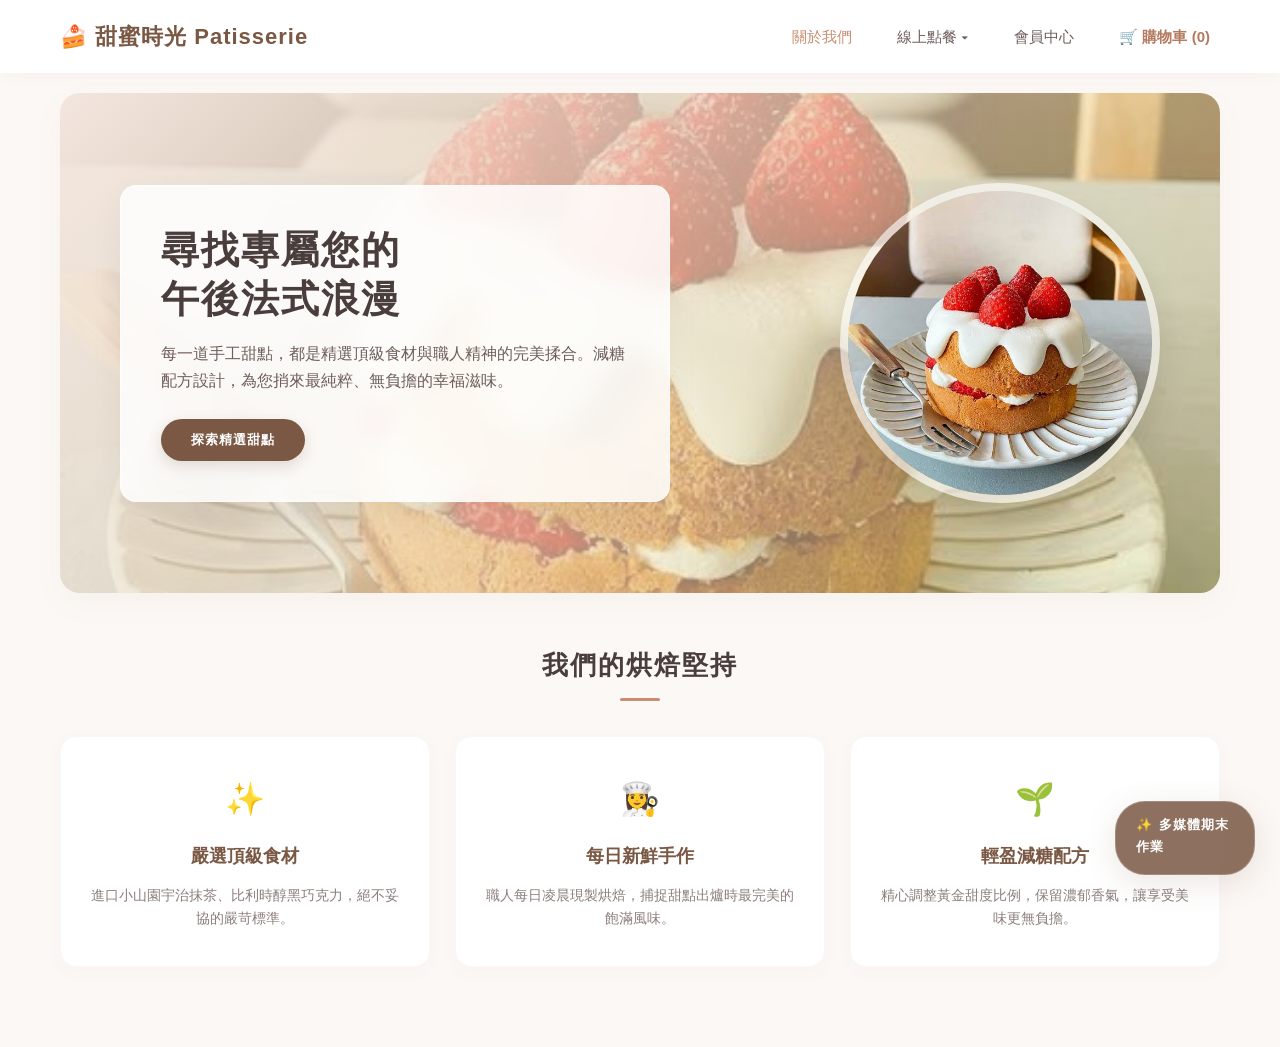
==== commit 2b80fc0f: "Update test.html" ====
--- a/test.html
+++ b/test.html
@@ -3,7 +3,7 @@
 <head>
     <meta charset="UTF-8">
     <meta name="viewport" content="width=device-width, initial-scale=1.0">
-    <title>甜蜜時光 Patisserie</title>
+    <title>甜蜜時光 Patisserie - 雙端系統</title>
     <style>
         /* --- 基礎全域樣式 --- */
         * {
@@ -24,7 +24,53 @@
             padding: 20px;
         }
 
-        /* ✨ 超質感多媒體期末專題 互動式浮動標籤樣式 ✨ */
+        /* 👑 隱藏式雙端切換工具列（預設隱藏 display: none） */
+        .system-switcher {
+            display: none; 
+            background: #4a3e3d; /* 深咖啡色背景 */
+            padding: 12px 20px;
+            justify-content: center;
+            align-items: center;
+            gap: 15px;
+            z-index: 10001;
+            position: relative;
+            border-bottom: 2px solid #caa08c;
+            animation: slideDown 0.4s ease;
+        }
+        @keyframes slideDown {
+            from { transform: translateY(-100%); }
+            to { transform: translateY(0); }
+        }
+        .system-switcher span {
+            color: #fbf7f5;
+            font-size: 14px;
+            font-weight: bold;
+            margin-right: 10px;
+        }
+        .system-switcher button {
+            background: #fff;
+            color: #4a3e3d;
+            border: 2px solid #caa08c;
+            padding: 8px 18px;
+            border-radius: 25px;
+            cursor: pointer;
+            font-size: 14px;
+            font-weight: 600;
+            transition: all 0.3s ease;
+            box-shadow: 0 4px 6px rgba(0,0,0,0.1);
+        }
+        .system-switcher button.active {
+            background: #d35400 !important; 
+            color: white !important;
+            border-color: #d35400 !important;
+            font-weight: bold;
+            box-shadow: 0 0 10px rgba(211, 84, 0, 0.5);
+        }
+        .system-switcher button:hover {
+            background: #f5eae4;
+        }
+
+        /* ✨ 互動式浮動標籤樣式 ✨ */
         .project-badge {
             position: fixed;
             bottom: 25px;
@@ -50,8 +96,6 @@
             max-width: 140px;
             overflow: hidden;
         }
-
-        /* 內部的成員清單平時隱藏且收合 */
         .project-badge .members-list {
             max-height: 0;
             opacity: 0;
@@ -59,33 +103,27 @@
             color: rgba(255, 255, 255, 0.9);
             font-weight: 400;
             transition: all 0.4s cubic-bezier(0.4, 0, 0.2, 1);
-            white-space: nowrap; /* 確保絕對不會換行 */
+            white-space: nowrap;
             margin-top: 0;
         }
-
-        /* 當滑鼠移上去時，優雅向左展開變大，顯現單行組員 */
         .project-badge:hover {
-            max-width: 550px; /* 加大寬度以容納完整單行名字 */
+            max-width: 550px;
             border-radius: 16px;
             background-color: rgba(122, 88, 68, 0.95);
             box-shadow: 0 12px 40px 0 rgba(122, 88, 68, 0.3);
             transform: translateY(-2px);
         }
-
         .project-badge:hover .members-list {
             max-height: 50px;
             opacity: 1;
             margin-top: 6px;
         }
-
-        /* 小星星呼吸燈特效 */
         .badge-title::before {
             content: '✨';
             margin-right: 6px;
             display: inline-block;
             animation: starPulse 2s infinite ease-in-out;
         }
-
         @keyframes starPulse {
             0% { transform: scale(1); opacity: 0.8; }
             50% { transform: scale(1.2); opacity: 1; filter: drop-shadow(0 0 4px #fff); }
@@ -294,31 +332,6 @@
         .feature-card h3 { font-size: 18px; color: #7a5844; margin-bottom: 12px; }
         .feature-card p { font-size: 14px; color: #8c7e7c; }
 
-        .chef-recommend-box {
-            background-color: #fff;
-            padding: 40px;
-            border-radius: 20px;
-            box-shadow: 0 5px 25px rgba(142, 108, 88, 0.02);
-            margin-bottom: 40px;
-        }
-        .recommend-grid {
-            display: grid;
-            grid-template-columns: repeat(auto-fit, minmax(220px, 1fr));
-            gap: 20px;
-        }
-        .recommend-item { text-align: center; cursor: pointer; }
-        .recommend-item img {
-            width: 100%;
-            height: 180px;
-            object-fit: cover;
-            border-radius: 12px;
-            margin-bottom: 12px;
-            transition: transform 0.4s ease;
-        }
-        .recommend-item:hover img { transform: scale(1.03); }
-        .recommend-name { font-size: 15px; font-weight: bold; color: #4a3e3d; }
-        .recommend-price { font-size: 14px; color: #c98e71; font-weight: bold; margin-top: 4px; }
-
         /* ================= 點餐頁與購物車版面配置 ================= */
         .order-layout {
             display: grid;
@@ -343,7 +356,6 @@
             grid-template-columns: repeat(auto-fill, minmax(240px, 1fr));
             gap: 25px;
         }
-
         .menu-item {
             background: #fff;
             border-radius: 14px;
@@ -382,7 +394,6 @@
         }
         .btn-add:hover { background-color: #b5836c; }
 
-        /* 側邊購物車樣式 */
         .cart-box {
             background: #fff;
             padding: 22px;
@@ -413,7 +424,7 @@
         }
         .btn-checkout:hover { background-color: #c98e71; }
 
-        /* ================= 會員中心與歷史訂單樣式 ================= */
+        /* ================= 会員中心與歷史訂單樣式 ================= */
         .auth-container {
             max-width: 400px;
             margin: 40px auto 20px;
@@ -460,6 +471,7 @@
             border-radius: 10px;
             padding: 15px;
             margin-bottom: 15px;
+            position: relative;
         }
         .order-card-header {
             display: flex; justify-content: space-between; font-size: 13px; color: #8c7e7c; border-bottom: 1px solid #f5eae4; padding-bottom: 8px; margin-bottom: 10px;
@@ -467,9 +479,85 @@
         .order-card-body { font-size: 14px; color: #4a3e3d; margin-bottom: 8px; }
         .order-card-total { text-align: right; font-weight: bold; color: #b57a5f; font-size: 15px; }
         .no-history-msg { text-align: center; color: #a39592; padding: 30px 0; font-size: 14px; }
+
+        /* ================= 🏪 店家後台操作端樣式 ================= */
+        #admin-view {
+            display: none;
+            background: #f5f0eb;
+            min-height: 100vh;
+            padding: 30px 20px;
+        }
+        .admin-dashboard {
+            max-width: 1100px;
+            margin: 0 auto;
+        }
+        .admin-header {
+            display: flex;
+            justify-content: space-between;
+            align-items: center;
+            margin-bottom: 30px;
+            border-bottom: 3px solid #7a5844;
+            padding-bottom: 15px;
+        }
+        .admin-title { font-size: 28px; color: #7a5844; font-weight: bold; }
+        .admin-stats-grid {
+            display: grid;
+            grid-template-columns: repeat(auto-fit, minmax(220px, 1fr));
+            gap: 20px;
+            margin-bottom: 35px;
+        }
+        .stat-card {
+            background: white;
+            padding: 20px;
+            border-radius: 12px;
+            box-shadow: 0 4px 15px rgba(0,0,0,0.03);
+            border-left: 5px solid #7a5844;
+        }
+        .stat-card.revenue { border-left-color: #2ecc71; }
+        .stat-card h4 { font-size: 14px; color: #8c7e7c; margin-bottom: 5px; }
+        .stat-card .stat-number { font-size: 24px; font-weight: bold; color: #4a3e3d; }
+        
+        .admin-orders-section {
+            background: white;
+            padding: 25px;
+            border-radius: 16px;
+            box-shadow: 0 4px 20px rgba(0,0,0,0.02);
+        }
+        .admin-orders-section h3 { margin-bottom: 20px; color: #4a3e3d; font-size: 20px; border-left: 4px solid #caa08c; padding-left: 10px; }
+        
+        .status-badge {
+            padding: 3px 10px;
+            border-radius: 12px;
+            font-size: 12px;
+            font-weight: bold;
+        }
+        .status-pending { background: #ffeaa7; color: #d63031; }
+        .status-cooking { background: #74b9ff; color: #0984e3; }
+        .status-completed { background: #55efc4; color: #00b894; }
+
+        .admin-btn {
+            padding: 6px 14px;
+            border: none;
+            border-radius: 6px;
+            cursor: pointer;
+            font-weight: bold;
+            font-size: 13px;
+            margin-left: 8px;
+            transition: background 0.2s;
+        }
+        .btn-accept { background: #74b9ff; color: white; }
+        .btn-accept:hover { background: #0984e3; }
+        .btn-finish { background: #2ecc71; color: white; }
+        .btn-finish:hover { background: #27ae60; }
     </style>
 </head>
 <body>
+
+    <div class="system-switcher" id="admin-switcher-bar">
+        <span>⚙️ 核心特權帳號登入：專題雙端切換</span>
+        <button id="switch-user-btn" class="active" onclick="switchSystem('user')">📱 顧客前台下單端</button>
+        <button id="switch-admin-btn" onclick="switchSystem('admin')">🏪 店家後台接單端</button>
+    </div>
 
     <div id="floating-badge" class="project-badge">
         <div class="badge-title">多媒體期末作業</div>
@@ -478,184 +566,215 @@
         </div>
     </div>
 
-    <header>
-        <div class="nav-container">
-            <a onclick="showPage('home-section')" class="logo">🍰 甜蜜時光 Patisserie</a>
-            <ul class="nav-menu">
-                <li><a id="nav-home" onclick="showPage('home-section')" class="active">關於我們</a></li>
-                <li class="dropdown">
-                    <a id="nav-order" onclick="showPage('order-section')">線上點餐 ▾</a>
-                    <div class="dropdown-content">
-                        <a onclick="showPage('order-section'); filterCategory('全部甜點')">全部甜點</a>
-                        <a onclick="showPage('order-section'); filterCategory('法式塔類')">法式塔類</a>
-                        <a onclick="showPage('order-section'); filterCategory('招牌蛋糕')">招牌蛋糕</a>
-                        <a onclick="showPage('order-section'); filterCategory('常溫點心')">常溫點心</a>
+
+    <div id="user-view">
+        <header>
+            <div class="nav-container">
+                <a onclick="showPage('home-section')" class="logo">🍰 甜蜜時光 Patisserie</a>
+                <ul class="nav-menu">
+                    <li><a id="nav-home" onclick="showPage('home-section')" class="active">關於我們</a></li>
+                    <li class="dropdown">
+                        <a id="nav-order" onclick="showPage('order-section')">線上點餐 ▾</a>
+                        <div class="dropdown-content">
+                            <a onclick="showPage('order-section'); filterCategory('全部甜點')">全部甜點</a>
+                            <a onclick="showPage('order-section'); filterCategory('法式塔類')">法式塔類</a>
+                            <a onclick="showPage('order-section'); filterCategory('招牌蛋糕')">招牌蛋糕</a>
+                            <a onclick="showPage('order-section'); filterCategory('常溫點心')">常溫點心</a>
+                        </div>
+                    </li>
+                    <li><a id="nav-login" onclick="showPage('login-section')">會員中心</a></li>
+                    <li><a onclick="showPage('order-section', true)" style="color: #b57a5f; font-weight: bold;">🛒 購物車 (<span id="cart-count">0</span>)</a></li>
+                </ul>
+            </div>
+        </header>
+
+        <div class="container">
+            <section id="home-section" class="page-section active">
+                <div class="hero-section">
+                    <div class="hero-content">
+                        <h1>尋找專屬您的<br>午後法式浪漫</h1>
+                        <p>每一道手工甜點，都是精選頂級食材與職人精神的完美揉合。減糖配方設計，為您捎來最純粹、無負擔的幸福滋味。</p>
+                        <button class="btn-primary" onclick="showPage('order-section'); filterCategory('全部甜點')">探索精選甜點</button>
                     </div>
-                </li>
-                <li><a id="nav-login" onclick="showPage('login-section')">會員中心</a></li>
-                <li><a onclick="showPage('order-section')" style="color: #b57a5f; font-weight: bold;">🛒 購物車 (<span id="cart-count">0</span>)</a></li>
-            </ul>
+                    <img src="images (4).jpg" class="hero-featured-img" alt="主打草莓戚風蛋糕">
+                </div>
+
+                <h2 class="section-title">我們的烘焙堅持</h2>
+                <div class="features-grid">
+                    <div class="feature-card">
+                        <span class="feature-icon">✨</span>
+                        <h3>嚴選頂級食材</h3>
+                        <p>進口小山園宇治抹茶、比利時醇黑巧克力，絕不妥協的嚴苛標準。</p>
+                    </div>
+                    <div class="feature-card">
+                        <span class="feature-icon">👩‍🍳</span>
+                        <h3>每日新鮮手作</h3>
+                        <p>職人每日凌晨現製烘焙，捕捉甜點出爐時最完美的飽滿風味。</p>
+                    </div>
+                    <div class="feature-card">
+                        <span class="feature-icon">🌱</span>
+                        <h3>輕盈減糖配方</h3>
+                        <p>精心調整黃金甜度比例，保留濃郁香氣，讓享受美味更無負擔。</p>
+                    </div>
+                </div>
+            </section>
+
+            <section id="order-section" class="page-section">
+                <div class="order-layout">
+                    <div class="menu-products-column">
+                        <h2 class="menu-title" id="menu-title-text">精選甜點菜單</h2>
+                        <p class="menu-subtitle">點擊下方按鈕即可直接加入購物車！</p>
+                        <div class="menu-grid" id="menu-grid-box"></div>
+                    </div>
+
+                    <div class="cart-box" id="cart-anchor">
+                        <h3>🛒 我的購物車</h3>
+                        <div class="empty-cart-msg" id="empty-cart-msg">購物車目前是空的。</div>
+                        <ul class="cart-items-list" id="cart-items"></ul>
+                        <div class="cart-total-box" id="cart-total-box" style="display: none;">
+                            <div class="total-row">
+                                <span>總金額：</span>
+                                <span>NT$ <span id="total-amount">0</span></span>
+                            </div>
+                            <button class="btn-checkout" onclick="checkout()">確認送出訂單</button>
+                        </div>
+                    </div>
+                </div>
+            </section>
+
+            <section id="login-section" class="page-section">
+                <div class="auth-container" id="login-form-box">
+                    <h2>會員登入</h2>
+                    <form onsubmit="handleLogin(event)">
+                        <div class="form-group">
+                            <label for="login-email">電子信箱 (Email)</label>
+                            <input type="email" id="login-email" required placeholder="example@mail.com">
+                        </div>
+                        <div class="form-group">
+                            <label for="login-password">密碼</label>
+                            <input type="password" id="login-password" required placeholder="請輸入密碼">
+                        </div>
+                        <button type="submit" class="btn-auth">登入</button>
+                    </form>
+                    <div class="auth-switch">還沒有帳號嗎？ <a href="#" onclick="toggleForm('register')">立即註冊</a></div>
+                </div>
+
+                <div class="auth-container" id="register-form-box" style="display: none;">
+                    <h2>加入會員</h2>
+                    <form onsubmit="handleRegister(event)">
+                        <div class="form-group">
+                            <label for="reg-email">電子信箱 (Email)</label>
+                            <input type="email" id="reg-email" required placeholder="example@mail.com">
+                        </div>
+                        <div class="form-group">
+                            <label for="reg-password">設定密碼</label>
+                            <input type="password" id="reg-password" required placeholder="請輸入密碼">
+                        </div>
+                        <div class="form-group">
+                            <label for="reg-confirm">確認密碼</label>
+                            <input type="password" id="reg-confirm" required placeholder="請再次輸入密碼">
+                        </div>
+                        <button type="submit" class="btn-auth">確認註冊</button>
+                    </form>
+                    <div class="auth-switch">已經有帳號了？ <a href="#" onclick="toggleForm('login')">返回登入</a></div>
+                </div>
+
+                <div class="auth-container user-welcome-box" id="user-status" style="display: none;">
+                    <h2>🎉 歡迎回來！</h2>
+                    <p style="margin: 15px 0; font-size: 15px;">使用者帳號：<span id="user-display-email" style="font-weight: bold; color: #a87c66;"></span></p>
+                    <div id="admin-badge-notice" style="display:none; color:#e67e22; font-weight:bold; margin-bottom:15px; font-size:13px;">⚡ 管理權限已啟用：頂部控制列已解鎖</div>
+                    <button class="btn-logout" onclick="handleLogout()">登出帳號</button>
+                </div>
+
+                <div class="history-container" id="history-box" style="display: none;">
+                    <h3>📦 我的歷史訂單狀態</h3>
+                    <div id="history-list-content"></div>
+                </div>
+            </section>
         </div>
-    </header>
-
-    <div class="container">
-        
-        <section id="home-section" class="page-section active">
-            <div class="hero-section">
-                <div class="hero-content">
-                    <h1>尋找專屬您的<br>午後法式浪漫</h1>
-                    <p>每一道手工甜點，都是精選頂級食材與職人精神的完美揉合。減糖配方設計，為您捎來最純粹、無負擔的幸福滋味。</p>
-                    <button class="btn-primary" onclick="showPage('order-section'); filterCategory('全部甜點')">探索精選甜點</button>
+    </div>
+
+
+    <div id="admin-view">
+        <div class="admin-dashboard">
+            <div class="admin-header">
+                <div class="admin-title">🧁 甜蜜時光 - 核心後台接單系統</div>
+                <button class="btn-primary" style="background:#7a5844;" onclick="refreshAdminDashboard()">🔄 重新整理訂單</button>
+            </div>
+
+            <div class="admin-stats-grid">
+                <div class="stat-card">
+                    <h4>今日新訂單</h4>
+                    <div class="stat-number" id="stat-new-orders">0 筆</div>
                 </div>
-                <img src="images (4).jpg" class="hero-featured-img" alt="主打草莓戚風蛋糕">
-            </div>
-
-            <h2 class="section-title">我們的烘焙堅持</h2>
-            <div class="features-grid">
-                <div class="feature-card">
-                    <span class="feature-icon">✨</span>
-                    <h3>嚴選頂級食材</h3>
-                    <p>進口小山園宇治抹茶、比利時醇黑巧克力，絕不妥協的嚴苛標準。</p>
+                <div class="stat-card" style="border-left-color: #f1c40f;">
+                    <h4>製作中訂單</h4>
+                    <div class="stat-number" id="stat-cooking-orders">0 筆</div>
                 </div>
-                <div class="feature-card">
-                    <span class="feature-icon">👩‍🍳</span>
-                    <h3>每日新鮮手作</h3>
-                    <p>職人每日凌晨現製烘焙，捕捉甜點出爐時最完美的飽滿風味。</p>
-                </div>
-                <div class="feature-card">
-                    <span class="feature-icon">🌱</span>
-                    <h3>輕盈減糖配方</h3>
-                    <p>精心調整黃金甜度比例，保留濃郁香氣，讓享受美味更無負擔。</p>
+                <div class="stat-card revenue">
+                    <h4>今日營業總額</h4>
+                    <div class="stat-number">NT$ <span id="stat-total-revenue">0</span></div>
                 </div>
             </div>
 
-            <div class="chef-recommend-box">
-                <h2 class="section-title">主廚推薦 • 人氣熱銷</h2>
-                <div class="recommend-grid">
-                    <div class="recommend-item" onclick="showPage('order-section'); filterCategory('法式塔類')">
-                        <img src="images (3).jpg" alt="宇治抹茶塔">
-                        <div class="recommend-name">小山園宇治抹茶塔</div>
-                        <div class="recommend-price">NT$ 150</div>
-                    </div>
-                    <div class="recommend-item" onclick="showPage('order-section'); filterCategory('招牌蛋糕')">
-                        <img src="images (4).jpg" alt="草莓戚風蛋糕">
-                        <div class="recommend-name">經典草莓戚風蛋糕</div>
-                        <div class="recommend-price">NT$ 240</div>
-                    </div>
-                    <div class="recommend-item" onclick="showPage('order-section'); filterCategory('常溫點心')">
-                        <img src="images (8).jpg" alt="可麗露">
-                        <div class="recommend-name">法式經典香草可麗露</div>
-                        <div class="recommend-price">NT$ 130</div>
-                    </div>
-                </div>
+            <div class="admin-orders-section">
+                <h3>📥 即時顧客訂單流水線</h3>
+                <div id="admin-orders-list-box"></div>
             </div>
-        </section>
-
-        <section id="order-section" class="page-section">
-            <div class="order-layout">
-                
-                <div class="menu-products-column">
-                    <h2 class="menu-title" id="menu-title-text">精選甜點菜單</h2>
-                    <p class="menu-subtitle">點擊下方按鈕即可直接加入購物車！</p>
-                    <div class="menu-grid" id="menu-grid-box"></div>
-                </div>
-
-                <div class="cart-box">
-                    <h3>🛒 我的購物車</h3>
-                    <div class="empty-cart-msg" id="empty-cart-msg">購物車目前是空的。</div>
-                    <ul class="cart-items-list" id="cart-items"></ul>
-                    <div class="cart-total-box" id="cart-total-box" style="display: none;">
-                        <div class="total-row">
-                            <span>總金額：</span>
-                            <span>NT$ <span id="total-amount">0</span></span>
-                        </div>
-                        <button class="btn-checkout" onclick="checkout()">確認送出訂單</button>
-                    </div>
-                </div>
-
-            </div>
-        </section>
-
-        <section id="login-section" class="page-section">
-            
-            <div class="auth-container" id="login-form-box">
-                <h2>會員登入</h2>
-                <form onsubmit="handleLogin(event)">
-                    <div class="form-group">
-                        <label for="login-email">電子信箱 (Email)</label>
-                        <input type="email" id="login-email" required placeholder="example@mail.com">
-                    </div>
-                    <div class="form-group">
-                        <label for="login-password">密碼</label>
-                        <input type="password" id="login-password" required placeholder="請輸入密碼">
-                    </div>
-                    <button type="submit" class="btn-auth">登入</button>
-                </form>
-                <div class="auth-switch">
-                    還沒有帳號嗎？ <a href="#" onclick="toggleForm('register')">立即註冊</a>
-                </div>
-            </div>
-
-            <div class="auth-container" id="register-form-box" style="display: none;">
-                <h2>加入會員</h2>
-                <form onsubmit="handleRegister(event)">
-                    <div class="form-group">
-                        <label for="reg-email">電子信箱 (Email)</label>
-                        <input type="email" id="reg-email" required placeholder="example@mail.com">
-                    </div>
-                    <div class="form-group">
-                        <label for="reg-password">設定密碼</label>
-                        <input type="password" id="reg-password" required placeholder="請輸入密碼">
-                    </div>
-                    <div class="form-group">
-                        <label for="reg-confirm">確認密碼</label>
-                        <input type="password" id="reg-confirm" required placeholder="請再次輸入密碼">
-                    </div>
-                    <button type="submit" class="btn-auth">確認註冊</button>
-                </form>
-                <div class="auth-switch">
-                    已經有帳號了？ <a href="#" onclick="toggleForm('login')">返回登入</a>
-                </div>
-            </div>
-
-            <div class="auth-container user-welcome-box" id="user-status" style="display: none;">
-                <h2>🎉 歡迎回來！</h2>
-                <p style="margin: 15px 0; font-size: 15px;">尊貴的會員：<span id="user-display-email" style="font-weight: bold; color: #a87c66;"></span></p>
-                <p>您現在可以享有會員專屬的點餐與集點優惠囉！</p>
-                <button class="btn-logout" onclick="handleLogout()">登出帳號</button>
-            </div>
-
-            <div class="history-container" id="history-box" style="display: none;">
-                <h3>📦 我的歷史訂單</h3>
-                <div id="history-list-content"></div>
-            </div>
-
-        </section>
-
+        </div>
     </div>
+
 
     <script>
         let currentUser = null;
-
-        // --- 甜點菜單資料庫 ---
+        let cart = [];
+
+        // 🧠 核心更改：預設全新的管理者通行證
+        localStorage.setItem("user_sweet@123", "123");
+
         const products = [
             { id: 1, name: "法式盛夏芒果塔", price: 160, category: "法式塔類", img: "images (2).jpg" },
             { id: 2, name: "小山園宇治抹茶塔", price: 150, category: "法式塔類", img: "images (3).jpg" },
             { id: 3, name: "炙燒焦糖檸檬塔", price: 140, category: "法式塔類", img: "800x.jpg" },
-            
             { id: 4, name: "經典草莓戚風蛋糕", price: 240, category: "招牌蛋糕", img: "images (4).jpg" },
             { id: 5, name: "比利時濃郁榛果黑巧蛋糕", price: 220, category: "招牌蛋糕", img: "images (5).jpg" },
             { id: 6, name: "海鹽焦糖巴斯克乳酪蛋糕", price: 180, category: "招牌蛋糕", img: "images (6).jpg" },
-            
             { id: 7, name: "靜岡抹茶瑪德蓮 (3入)", price: 110, category: "常溫點心", img: "images (7).jpg" },
             { id: 8, name: "法式經典香草可麗露 (2入)", price: 130, category: "常溫點心", img: "images (8).jpg" }
         ];
 
-        // --- 核心：獨立分頁切換顯示 ---
-        function showPage(pageId) {
+        function switchSystem(systemType) {
+            const userView = document.getElementById('user-view');
+            const adminView = document.getElementById('admin-view');
+            const userBtn = document.getElementById('switch-user-btn');
+            const adminBtn = document.getElementById('switch-admin-btn');
+
+            if (systemType === 'admin') {
+                userView.style.display = 'none';
+                adminView.style.display = 'block';
+                userBtn.classList.remove('active');
+                adminBtn.classList.add('active');
+                refreshAdminDashboard();
+            } else {
+                userView.style.display = 'block';
+                adminView.style.display = 'none';
+                userBtn.classList.add('active');
+                adminBtn.classList.remove('active');
+                if(currentUser) renderHistoryOrders();
+            }
+        }
+
+        function getGlobalOrders() {
+            return JSON.parse(localStorage.getItem('global_bakery_orders')) || [];
+        }
+
+        function saveGlobalOrders(orders) {
+            localStorage.setItem('global_bakery_orders', JSON.stringify(orders));
+        }
+
+        function showPage(pageId, scrollToCart = false) {
             const sections = document.querySelectorAll('.page-section');
             sections.forEach(sec => sec.classList.remove('active'));
-
             document.getElementById(pageId).classList.add('active');
 
             document.getElementById('nav-home').classList.remove('active');
@@ -666,27 +785,28 @@
             if (pageId === 'order-section') document.getElementById('nav-order').classList.add('active');
             if (pageId === 'login-section') document.getElementById('nav-login').classList.add('active');
 
-            window.scrollTo({top: 0, behavior: 'smooth'});
-        }
-
-        // --- 下拉式選單篩選與動態生成 ---
+            if (scrollToCart && window.innerWidth <= 950) {
+                setTimeout(() => {
+                    const cartAnchor = document.getElementById('cart-anchor');
+                    if (cartAnchor) {
+                        const topOffset = cartAnchor.getBoundingClientRect().top + window.pageYOffset - 90;
+                        window.scrollTo({top: topOffset, behavior: 'smooth'});
+                    }
+                }, 50);
+            } else {
+                window.scrollTo({top: 0, behavior: 'smooth'});
+            }
+        }
+
         function filterCategory(category) {
             const titleElement = document.getElementById('menu-title-text');
             const menuGridBox = document.getElementById('menu-grid-box');
-            
-            if (category === '全部甜點') {
-                titleElement.innerText = "精選甜點菜單";
-            } else {
-                titleElement.innerText = `精選甜點 - ${category}`;
-            }
-
-            const filteredProducts = category === '全部甜點' 
-                ? products 
-                : products.filter(item => item.category === category);
-
+            titleElement.innerText = category === '全部甜點' ? "精選甜點菜單" : `精選甜點 - ${category}`;
+
+            const filtered = category === '全部甜點' ? products : products.filter(item => item.category === category);
             menuGridBox.innerHTML = '';
-            filteredProducts.forEach(item => {
-                const itemHTML = `
+            filtered.forEach(item => {
+                menuGridBox.innerHTML += `
                     <div class="menu-item">
                         <img src="${item.img}" alt="${item.name}">
                         <div class="menu-info">
@@ -697,16 +817,12 @@
                         </div>
                     </div>
                 `;
-                menuGridBox.innerHTML += itemHTML;
             });
         }
 
         window.onload = function() {
             filterCategory('全部甜點');
         };
-
-        // --- 購物車功能 ---
-        let cart = [];
 
         function addToCart(name, price) {
             if (!currentUser) {
@@ -714,26 +830,21 @@
                 showPage('login-section');
                 return;
             }
-
-            const existingItem = cart.find(item => item.name === name);
-            if (existingItem) {
-                existingItem.quantity += 1;
-            } else {
-                cart.push({ name: name, price: price, quantity: 1 });
-            }
+            const existing = cart.find(item => item.name === name);
+            if (existing) existing.quantity += 1;
+            else cart.push({ name: name, price: price, quantity: 1 });
             updateCartUI();
         }
 
         function updateCartUI() {
-            const cartItemsContainer = document.getElementById('cart-items');
+            const container = document.getElementById('cart-items');
             const emptyMsg = document.getElementById('empty-cart-msg');
             const totalBox = document.getElementById('cart-total-box');
             const cartCount = document.getElementById('cart-count');
-            const totalAmountSpan = document.getElementById('total-amount');
-
-            cartItemsContainer.innerHTML = '';
-            let totalAmount = 0;
-            let totalCount = 0;
+            const totalSpan = document.getElementById('total-amount');
+
+            container.innerHTML = '';
+            let total = 0, count = 0;
 
             if (cart.length === 0) {
                 emptyMsg.style.display = 'block';
@@ -746,21 +857,17 @@
             totalBox.style.display = 'block';
 
             cart.forEach((item, index) => {
-                const itemTotal = item.price * item.quantity;
-                totalAmount += itemTotal;
-                totalCount += item.quantity;
-
-                const li = document.createElement('li');
-                li.className = 'cart-item';
-                li.innerHTML = `
-                    <div><strong>${item.name}</strong><br>(NT$ ${item.price}) x ${item.quantity}</div>
-                    <div>NT$ ${itemTotal} <button onclick="removeFromCart(${index})" style="margin-left:5px; background:none; border:none; color:#c0392b; cursor:pointer;">❌</button></div>
+                total += item.price * item.quantity;
+                count += item.quantity;
+                container.innerHTML += `
+                    <li class="cart-item">
+                        <div><strong>${item.name}</strong><br>(NT$ ${item.price}) x ${item.quantity}</div>
+                        <div>NT$ ${item.price * item.quantity} <button onclick="removeFromCart(${index})" style="background:none; border:none; color:#c0392b; cursor:pointer; margin-left:5px;">❌</button></div>
+                    </li>
                 `;
-                cartItemsContainer.appendChild(li);
             });
-
-            totalAmountSpan.innerText = totalAmount;
-            cartCount.innerText = totalCount;
+            totalSpan.innerText = total;
+            cartCount.innerText = count;
         }
 
         function removeFromCart(index) {
@@ -769,134 +876,182 @@
         }
 
         function checkout() {
-            if (!currentUser) {
-                alert("您的登入狀態已過期，請重新登入！");
-                showPage('login-section');
-                return;
-            }
-
-            const totalAmt = document.getElementById('total-amount').innerText;
+            if (!currentUser) return;
+            const totalAmt = parseInt(document.getElementById('total-amount').innerText);
             const orderDetails = cart.map(item => `${item.name} x ${item.quantity}`).join(', ');
             const now = new Date();
             const timeString = `${now.getFullYear()}/${now.getMonth()+1}/${now.getDate()} ${now.getHours().toString().padStart(2,'0')}:${now.getMinutes().toString().padStart(2,'0')}`;
 
+            const globalOrders = getGlobalOrders();
             const newOrder = {
+                orderId: 'TM-' + (Date.now().toString().slice(-6)),
+                user: currentUser,
                 time: timeString,
                 items: orderDetails,
-                total: totalAmt
+                total: totalAmt,
+                status: 'pending'
             };
 
-            let userOrders = JSON.parse(localStorage.getItem(`orders_${currentUser}`)) || [];
-            userOrders.unshift(newOrder);
-            localStorage.setItem(`orders_${currentUser}`, JSON.stringify(userOrders));
-
-            alert(`🎉 訂單已成功送出！\n總金額為：NT$ ${totalAmt}\n感謝您的支持！可在會員中心查看此訂單紀錄。`);
-            
+            globalOrders.unshift(newOrder);
+            saveGlobalOrders(globalOrders);
+
+            alert(`🎉 訂單已成功送出！\n總金額為：NT$ ${totalAmt}\n店家會立刻開始為您排單製作！`);
             cart = [];
             updateCartUI();
             renderHistoryOrders();
         }
 
-        // --- 會員系統功能 ---
-        function toggleForm(formType) {
-            const loginBox = document.getElementById('login-form-box');
-            const registerBox = document.getElementById('register-form-box');
-            if (formType === 'register') {
-                loginBox.style.display = 'none';
-                registerBox.style.display = 'block';
-            } else {
-                loginBox.style.display = 'block';
-                registerBox.style.display = 'none';
-            }
-        }
-
-        function handleRegister(event) {
-            event.preventDefault();
+        function toggleForm(type) {
+            document.getElementById('login-form-box').style.display = type === 'register' ? 'none' : 'block';
+            document.getElementById('register-form-box').style.display = type === 'register' ? 'block' : 'none';
+        }
+
+        function handleRegister(e) {
+            e.preventDefault();
             const email = document.getElementById('reg-email').value;
-            const password = document.getElementById('reg-password').value;
-            const confirm = document.getElementById('reg-confirm').value;
-
-            if (password !== confirm) {
-                alert("兩次輸入的密碼不一致，請重新確認！");
-                return;
-            }
-
-            const existingUser = localStorage.getItem(`user_${email}`);
-            if (existingUser) {
-                alert("該電子信箱已經被註冊過囉！");
-                return;
-            }
-
-            localStorage.setItem(`user_${email}`, password);
-            alert("註冊成功！自動為您跳轉至登入畫面。");
+            const pwd = document.getElementById('reg-password').value;
+            if (pwd !== document.getElementById('reg-confirm').value) { alert("密碼不一致！"); return; }
+            if (localStorage.getItem(`user_${email}`)) { alert("信箱已註冊過！"); return; }
+            
+            localStorage.setItem(`user_${email}`, pwd);
+            alert("註冊成功！已跳轉登入。");
             toggleForm('login');
             document.getElementById('login-email').value = email;
         }
 
-        function handleLogin(event) {
-            event.preventDefault();
+        // 🧠 會員登入核心控制器（已更新為判斷 sweet@123）
+        function handleLogin(e) {
+            e.preventDefault();
             const email = document.getElementById('login-email').value;
-            const password = document.getElementById('login-password').value;
-            const savedPassword = localStorage.getItem(`user_${email}`);
-
-            if (savedPassword && savedPassword === password) {
+            const enteredPassword = document.getElementById('login-password').value;
+
+            if (localStorage.getItem(`user_${email}`) === enteredPassword) {
                 currentUser = email;
-                
                 document.getElementById('login-form-box').style.display = 'none';
-                document.getElementById('register-form-box').style.display = 'none';
                 document.getElementById('user-status').style.display = 'block';
                 document.getElementById('user-display-email').innerText = email;
+                document.getElementById('history-box').style.display = 'block';
                 
-                document.getElementById('history-box').style.display = 'block';
+                // 🔐 核心防線：精準識別全新管理者帳號 sweet@123
+                if (email === 'sweet@123') {
+                    document.getElementById('admin-switcher-bar').style.display = 'flex'; // 解鎖切換列
+                    document.getElementById('admin-badge-notice').style.display = 'block'; // 顯現管理提示
+                } else {
+                    document.getElementById('admin-switcher-bar').style.display = 'none';
+                    document.getElementById('admin-badge-notice').style.display = 'none';
+                }
+
                 renderHistoryOrders();
             } else {
-                alert("電子信箱或密碼錯誤，請再試一次！");
+                alert("帳號或密碼錯誤！");
             }
         }
 
         function handleLogout() {
-            currentUser = null;
-            cart = [];
-            updateCartUI();
-
+            currentUser = null; cart = []; updateCartUI();
             document.getElementById('login-form-box').style.display = 'block';
             document.getElementById('user-status').style.display = 'none';
             document.getElementById('history-box').style.display = 'none';
-
-            document.getElementById('login-email').value = '';
-            document.getElementById('login-password').value = '';
+            
+            // 🔒 登出時重置狀態，隱藏控制列並退回普通顧客前台
+            document.getElementById('admin-switcher-bar').style.display = 'none';
+            switchSystem('user'); 
         }
 
         function renderHistoryOrders() {
             const container = document.getElementById('history-list-content');
             container.innerHTML = '';
-
             if (!currentUser) return;
 
-            const userOrders = JSON.parse(localStorage.getItem(`orders_${currentUser}`)) || [];
-
-            if (userOrders.length === 0) {
+            const myOrders = getGlobalOrders().filter(o => o.user === currentUser);
+            if (myOrders.length === 0) {
                 container.innerHTML = '<div class="no-history-msg">目前尚無任何消費紀錄。</div>';
                 return;
             }
 
-            userOrders.forEach((order, index) => {
-                const card = document.createElement('div');
-                card.className = 'order-card';
-                card.innerHTML = `
-                    <div class="order-card-header">
-                        <span>單號：#TM-${userOrders.length - index}</span>
-                        <span>購買時間：${order.time}</span>
-                    </div>
-                    <div class="order-card-body">
-                        <strong>品項：</strong>${order.items}
-                    </div>
-                    <div class="order-card-total">
-                        實付總額：NT$ ${order.total}
+            myOrders.forEach(order => {
+                let statusText = '⏳ 店家確認中';
+                if(order.status === 'cooking') statusText = '👩‍🍳 甜點主廚製作中';
+                if(order.status === 'completed') statusText = '✅ 已完成/可取餐';
+
+                container.innerHTML += `
+                    <div class="order-card">
+                        <div class="order-card-header">
+                            <span>單號：#${order.orderId}</span>
+                            <span style="font-weight:bold; color:#d35400;">${statusText}</span>
+                        </div>
+                        <div class="order-card-body">
+                            <strong>時間：</strong>${order.time}<br>
+                            <strong>品項：</strong>${order.items}
+                        </div>
+                        <div class="order-card-total">實付總額：NT$ ${order.total}</div>
                     </div>
                 `;
-                container.appendChild(card);
             });
+        }
+
+        function refreshAdminDashboard() {
+            const orders = getGlobalOrders();
+            
+            const newCount = orders.filter(o => o.status === 'pending').length;
+            const cookingCount = orders.filter(o => o.status === 'cooking').length;
+            const revenue = orders.filter(o => o.status === 'completed').reduce((sum, o) => sum + o.total, 0);
+
+            document.getElementById('stat-new-orders').innerText = `${newCount} 筆`;
+            document.getElementById('stat-cooking-orders').innerText = `${cookingCount} 筆`;
+            document.getElementById('stat-total-revenue').innerText = revenue;
+
+            const listContainer = document.getElementById('admin-orders-list-box');
+            listContainer.innerHTML = '';
+
+            if (orders.length === 0) {
+                listContainer.innerHTML = '<div class="no-history-msg" style="text-align:center;">🏭 目前全台灣沒有任何顧客下單喔。</div>';
+                return;
+            }
+
+            orders.forEach(order => {
+                let badgeHTML = '';
+                let actionButtons = '';
+
+                if (order.status === 'pending') {
+                    badgeHTML = `<span class="status-badge status-pending">新訂單 (未接)</span>`;
+                    actionButtons = `<button class="admin-btn btn-accept" onclick="updateOrderStatus('${order.orderId}', 'cooking')">接受訂單並開始製作</button>`;
+                } else if (order.status === 'cooking') {
+                    badgeHTML = `<span class="status-badge status-cooking">製作中</span>`;
+                    actionButtons = `<button class="admin-btn btn-finish" onclick="updateOrderStatus('${order.orderId}', 'completed')">製作完成通知取餐</button>`;
+                } else if (order.status === 'completed') {
+                    badgeHTML = `<span class="status-badge status-completed">已出餐完成</span>`;
+                    actionButtons = `<span style="color:#27ae60; font-size:13px; margin-left:10px;">💵 款項已入帳</span>`;
+                }
+
+                listContainer.innerHTML += `
+                    <div class="order-card" style="background:#fff; border: 1px solid #e0d0c0; margin-bottom:20px; padding:20px;">
+                        <div class="order-card-header" style="font-size:14px;">
+                            <span><strong>單號：#${order.orderId}</strong> (${order.time})</span>
+                            <div>${badgeHTML}</div>
+                        </div>
+                        <div class="order-card-body" style="margin:10px 0;">
+                            <strong>訂購會員：</strong>${order.user}<br>
+                            <strong>甜點品項：</strong><span style="color:#7a5844; font-weight:bold;">${order.items}</span><br>
+                            <strong>金額：</strong>NT$ ${order.total}
+                        </div>
+                        <div style="text-align:right; border-top:1px dashed #eee; padding-top:10px;">
+                            ${actionButtons}
+                        </div>
+                    </div>
+                `;
+            });
+        }
+
+        function updateOrderStatus(orderId, newStatus) {
+            let orders = getGlobalOrders();
+            const index = orders.findIndex(o => o.orderId === orderId);
+            
+            if (index !== -1) {
+                orders[index].status = newStatus;
+                saveGlobalOrders(orders);
+                refreshAdminDashboard();
+            }
         }
     </script>
 </body>
